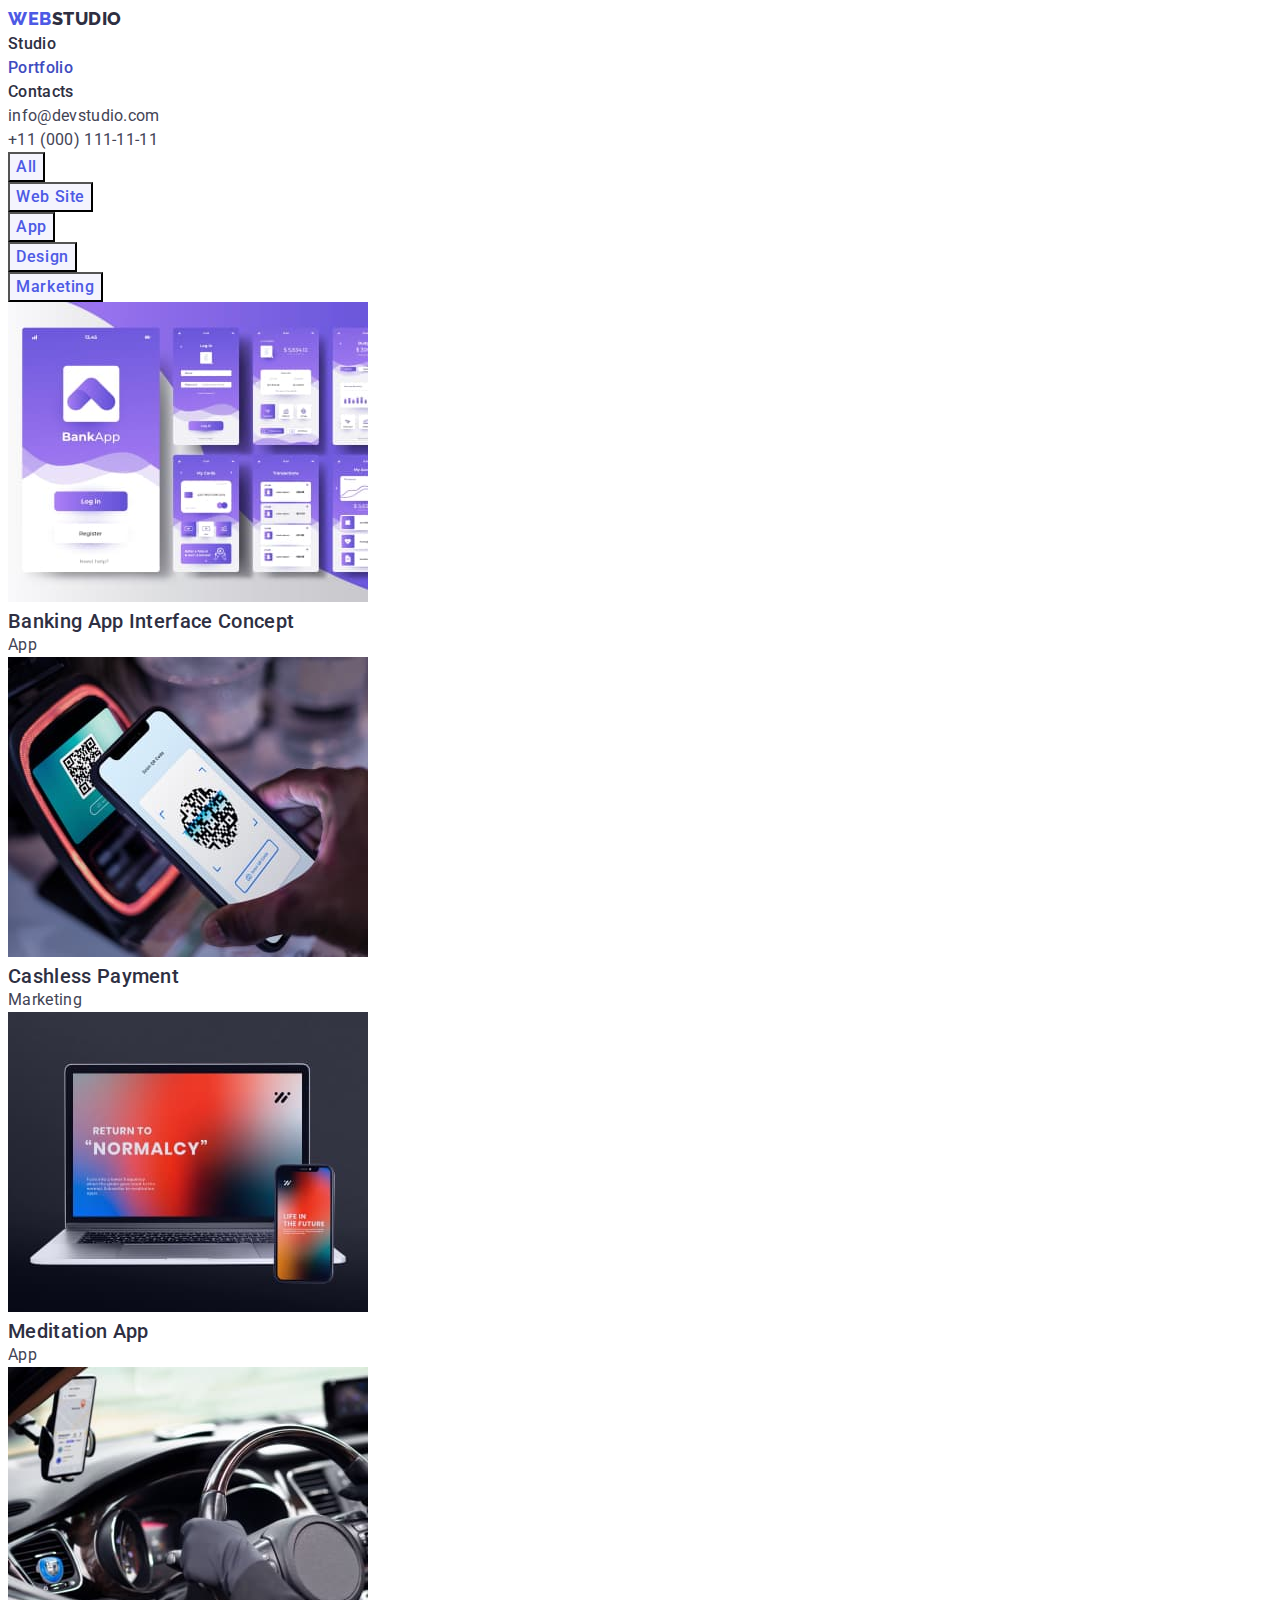
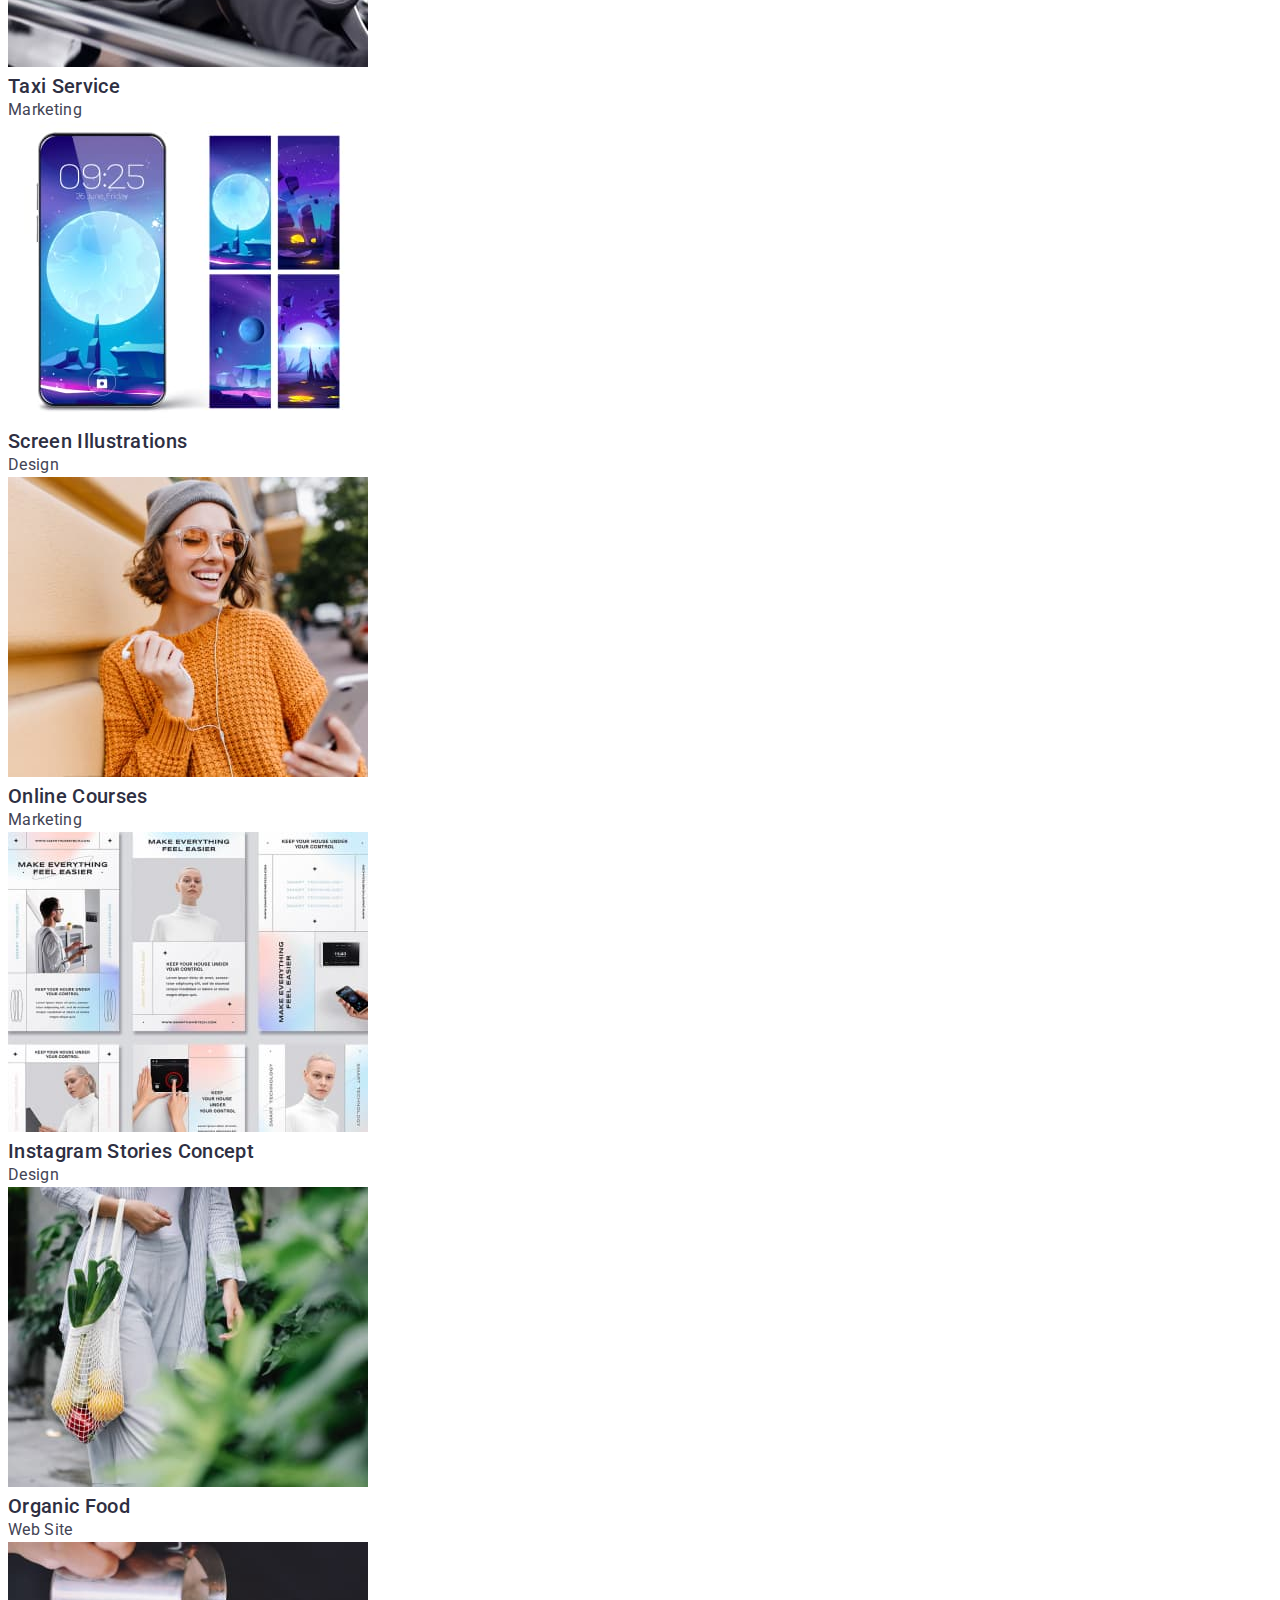
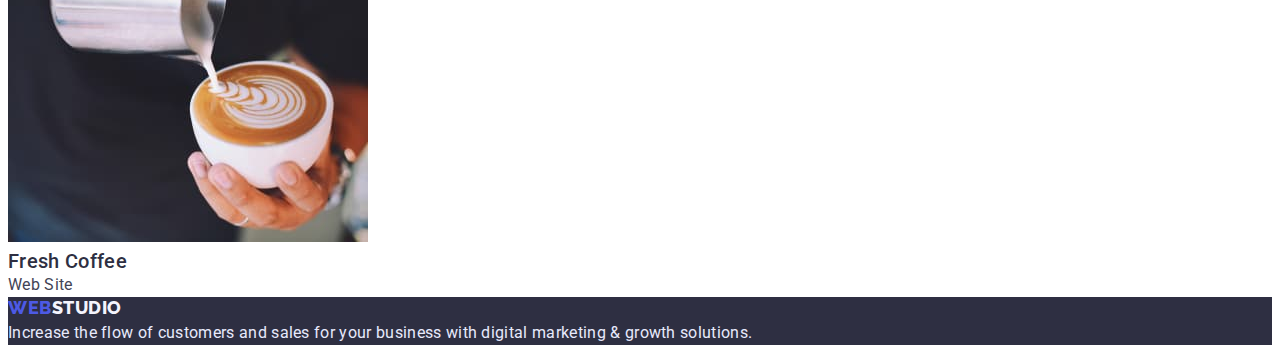
==== portfolio.html @ 391ffbba "header container" ====
<!DOCTYPE html>
<html lang="en">
  <head>
    <meta charset="UTF-8" />
    <meta http-equiv="X-UA-Compatible" content="IE=edge" />
    <meta name="viewport" content="width=device-width, initial-scale=1.0" />
    <title>WebStudio - Portfolio</title>
    <link rel="preconnect" href="https://fonts.googleapis.com" />
    <link rel="preconnect" href="https://fonts.gstatic.com" crossorigin />
    <link
      href="https://fonts.googleapis.com/css2?family=Raleway:wght@800&family=Roboto:wght@400;500;700;900&display=swap"
      rel="stylesheet"
    />
    <link rel="stylesheet" href="https://cdnjs.cloudflare.com/ajax/libs/modern-normalize/1.1.0/modern-normalize.min.css" integrity="sha512-wpPYUAdjBVSE4KJnH1VR1HeZfpl1ub8YT/NKx4PuQ5NmX2tKuGu6U/JRp5y+Y8XG2tV+wKQpNHVUX03MfMFn9Q==" crossorigin="anonymous" referrerpolicy="no-referrer" />
    <link href="./css/styles.css" rel="stylesheet" />
  </head>
  <body>
    <header>
      <nav>
        <a class="logo link" href="./index.html"
          ><span class="logo-first">Web</span>Studio</a
        >
        <ul class="site-nav">
          <li class="list">
            <a class="nav-link link" href="./index.html">Studio</a>
          </li>
          <li class="list">
            <a class="nav-link current link" href="./portfolio.html"
              >Portfolio</a
            >
          </li>
          <li class="list">
            <a class="nav-link link" href="">Contacts</a>
          </li>
        </ul>
      </nav>
      <address>
        <ul class="addr">
          <li class="addr-item list">
            <a class="addr-link link" href="mailto:info@devstudio.com"
              >info@devstudio.com</a
            >
          </li>
          <li class="addr-item list">
            <a class="addr-link link" href="tel:+110001111111"
              >+11 (000) 111-11-11</a
            >
          </li>
        </ul>
      </address>
    </header>
    <main>
      <h1 class="visually-hidden"></h1>
      <!-- section filters -->
      <section>
        <ul class="list">
          <li>
            <button class="button-filter pointer" type="button">All</button>
          </li>
          <li>
            <button class="button-filter pointer" type="button">
              Web Site
            </button>
          </li>
          <li>
            <button class="button-filter pointer" type="button">App</button>
          </li>
          <li>
            <button class="button-filter pointer" type="button">Design</button>
          </li>
          <li>
            <button class="button-filter pointer" type="button">
              Marketing
            </button>
          </li>
        </ul>

        <ul class="list projects-list">
          <li>
            <a href=""
              ><img
                src="./images/bank-app.jpg"
                alt="Banking App Interface Concept"
                width="360"
              />
            </a>
            <h2 class="project-item">Banking App Interface Concept</h2>
            <p>App</p>
          </li>
          <li>
            <a href=""
              ><img
                src="./images/cashless-payment.jpg"
                alt="Cashless Payment"
                width="360"
              />
            </a>
            <h2 class="project-item">Cashless Payment</h2>
            <p>Marketing</p>
          </li>
          <li>
            <a href=""
              ><img
                src="./images/meditation-app.jpg"
                alt="Meditation App"
                width="360"
              />
            </a>
            <h2 class="project-item">Meditation App</h2>
            <p>App</p>
          </li>
          <li>
            <a href=""
              ><img
                src="./images/taxi-service.jpg"
                alt="Taxi Service"
                width="360"
              />
            </a>
            <h2 class="project-item">Taxi Service</h2>
            <p>Marketing</p>
          </li>
          <li>
            <a href=""
              ><img
                src="./images/screen-illustration.jpg"
                alt="Screen Illustrations"
                width="360"
              />
            </a>
            <h2 class="project-item">Screen Illustrations</h2>
            <p>Design</p>
          </li>
          <li>
            <a href=""
              ><img
                src="./images/online-courses.jpg"
                alt="Online Courses"
                width="360"
              />
            </a>
            <h2 class="project-item">Online Courses</h2>
            <p>Marketing</p>
          </li>
          <li>
            <a href=""
              ><img
                src="./images/instagram-stories.jpg"
                alt="Instagram Stories Concept"
                width="360"
              />
            </a>
            <h2 class="project-item">Instagram Stories Concept</h2>
            <p>Design</p>
          </li>
          <li>
            <a href=""
              ><img
                src="./images/organic-food.jpg"
                alt="Organic Food"
                width="360"
              />
            </a>
            <h2 class="project-item">Organic Food</h2>
            <p>Web Site</p>
          </li>
          <li>
            <a href=""
              ><img
                src="./images/fresh-coffee.jpg"
                alt="Fresh Coffee"
                width="360"
              />
            </a>
            <h2 class="project-item">Fresh Coffee</h2>
            <p>Web Site</p>
          </li>
        </ul>
      </section>
    </main>
    <footer class="footer">
      <a class="logo link" href="./index.html"
        ><span class="logo-first">Web</span
        ><span class="logo-footer-end">Studio</span></a
      >
      <p>
        Increase the flow of customers and sales for your business with digital
        marketing & growth solutions.
      </p>
    </footer>
  </body>
</html>
---- css/styles.css ----
:root {
  --primary-white-color: #ffffff;
  --secondary-white-color: #f4f4fd;
  --primary-text-color: #434455;
  --title-text-color: #2e2f42;
  --accent-color: #404bbf;
  --logo-and-button-color: #4d5ae5;
  --dark-bg-color: #2e2f42;
  --footer-text-color: #e7e9fc;
}
body {
  background-color: var(--primary-white-color);
  color: var(--primary-text-color);
  font-family: 'Roboto', sans-serif;
  font-size: 16px;
  line-height: 1.5;
  letter-spacing: 0.02em;
 }


.logo {
  font-family: 'Raleway';
  font-weight: 800;
  font-size: 18px;
  line-height: 1.16;
  letter-spacing: 0.03em;
  text-transform: uppercase;
  color: var(--title-text-color);
}
.logo-first {
  color: var(--logo-and-button-color);
}
.link {
  text-decoration: none;
}
.list {
  list-style: none;
}
.nav-link {
  font-weight: 500;
  color: var(--title-text-color);
}
.nav-link:hover,
.nav-link:focus,
.nav-link.current {
  color: var(--accent-color);
}
.addr-link {
  font-style: normal;
  color: var(--primary-text-color);
}
.addr-link:hover,
.addr-link:focus {
  color: var(--accent-color);
}
/* section hero */
.section-hero {
  background-color: var(--dark-bg-color);
}
.hero-title {
  font-weight: 700;
  font-size: 56px;
  line-height: 1.07;
  text-align: center;
  color: var(--primary-white-color);
}
.button-order {
  background: var(--logo-and-button-color);
  font-family: inherit;
  font-size: 16px;
  font-weight: 500;
  line-height: 1.5;
  letter-spacing: 0.04em;
  align-items: center;
  color: var(--primary-white-color);
}
.button-order:hover,
.button-order:focus {
  background: var(--accent-color);
}
.pointer {
  cursor: pointer;
}
/* section two */
.future-list .title,
.teammate-title {
  font-weight: 500;
  font-size: 20px;
  line-height: 1.2;
  color: var(--title-text-color);
}

.section-title {
  font-weight: 700;
  font-size: 36px;
  line-height: 1.11;
  text-align: center;
  text-transform: capitalize;
  color: var(--title-text-color);
}
/* section our team */
.our-team {
  background-color: var(--secondary-white-color);
}
/* footer */
.footer {
  background: var(--dark-bg-color);
}
.footer > p {
  color: var(--footer-text-color);
}
.logo-footer-end {
  color: var(--secondary-white-color);
}
/* portfolio.html */
.button-filter {
  background: var(--secondary-white-color);
  font-family: inherit;
  font-size: 16px;
  align-items: center;
  text-align: center;
  line-height: 1.5;
  font-weight: 500;
  letter-spacing: 0.04em;
  color: var(--logo-and-button-color);
  
}
.button-filter:hover,
.button-filter:focus {
  background: var(--accent-color);
  color: var(--primary-white-color);
    
}
.project-item {
  font-weight: 500;
  font-size: 20px;
  line-height: 1.2;
  color: var(--dark-bg-color);
}
.visually-hidden {
  position: absolute;
  white-space: nowrap;
  width: 1px;
  height: 1px;
  overflow: hidden;
  border: 0;
  padding: 0;
  clip: rect(0 0 0 0);
  clip-path: inset(50%);
  margin: -1px;
}
/* container */
.container {
  width: 1158px;
    outline: 2px solid orange;
    padding: 0 15px; 
    margin: 0 auto;
}

ul {
  margin: 0;
  padding: 0;
}

h1,h2,h3,h4,h5,h6,p {
  margin: 0;
}
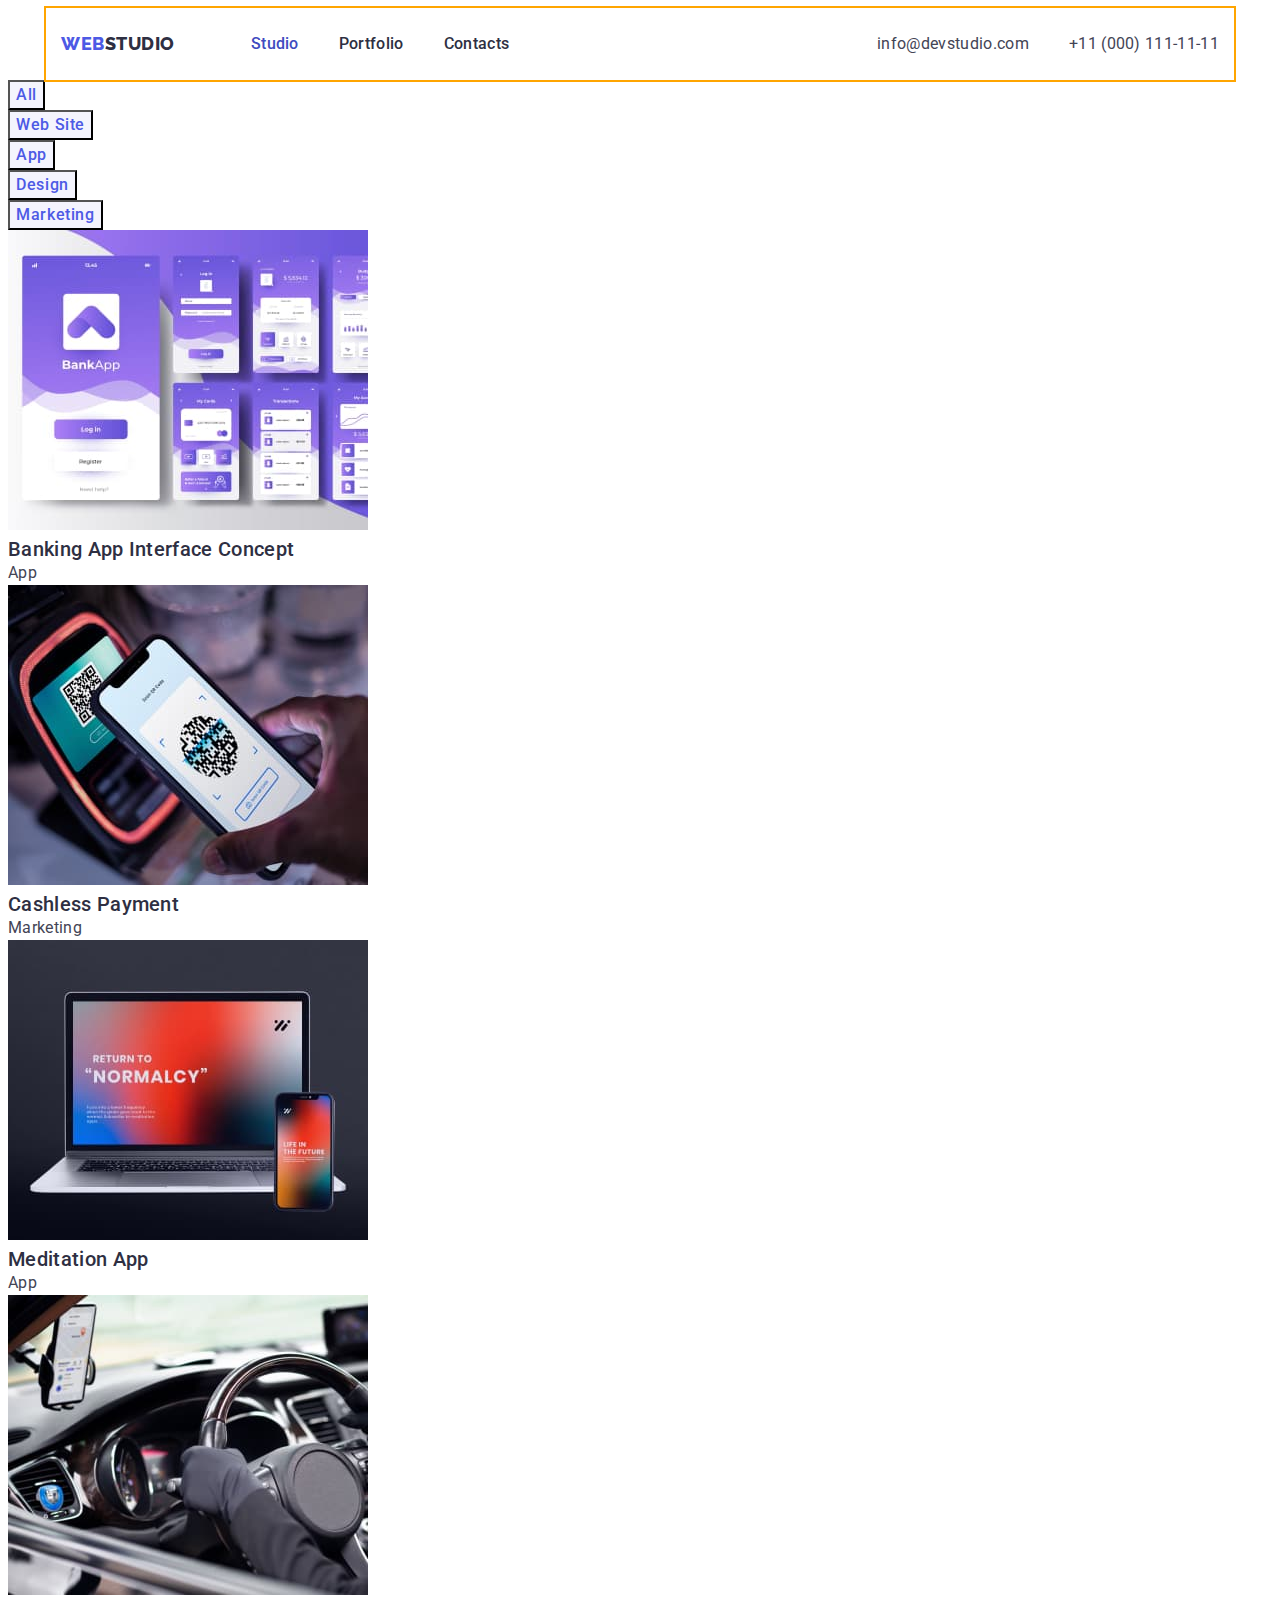
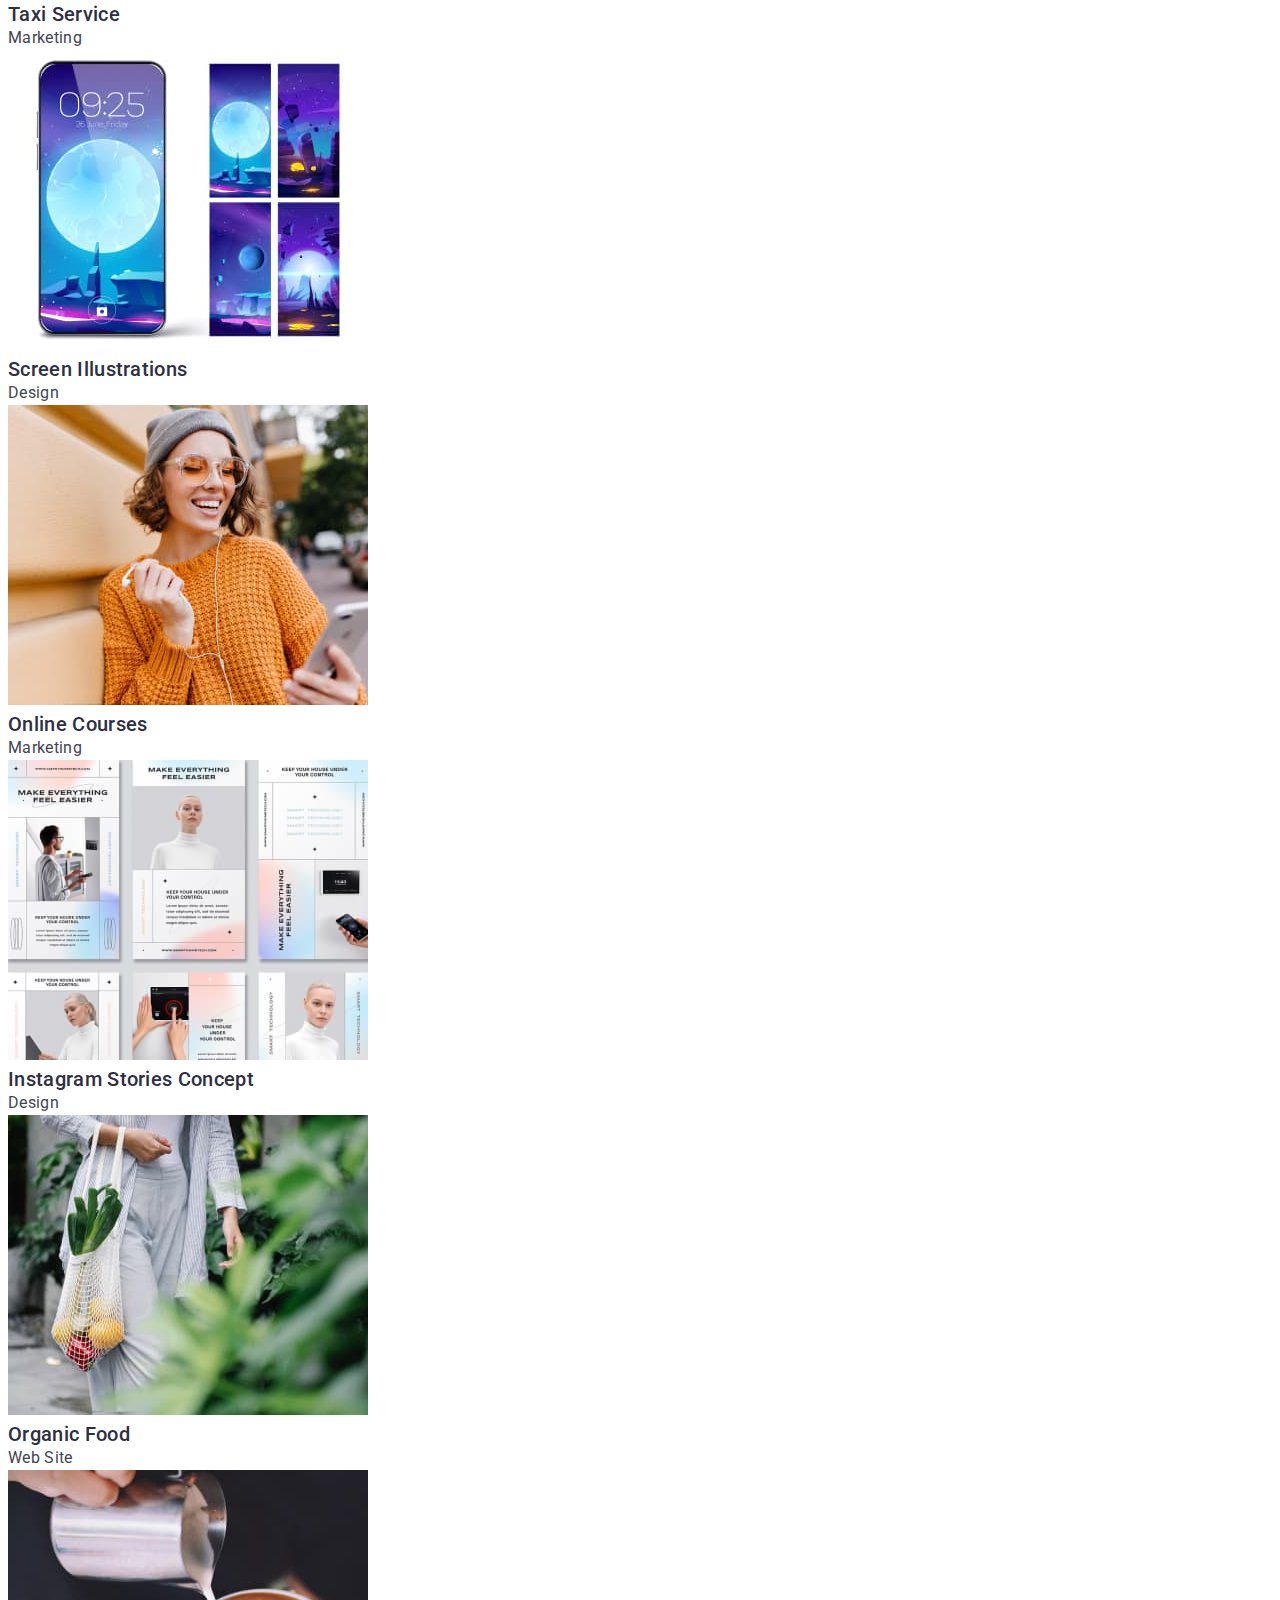
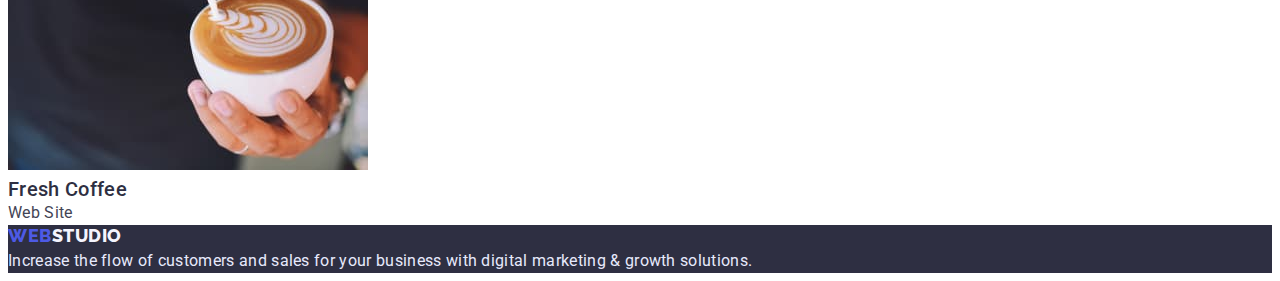
==== commit 4ba55280: "header finish" ====
--- a/portfolio.html
+++ b/portfolio.html
@@ -4,7 +4,7 @@
     <meta charset="UTF-8" />
     <meta http-equiv="X-UA-Compatible" content="IE=edge" />
     <meta name="viewport" content="width=device-width, initial-scale=1.0" />
-    <title>WebStudio - Portfolio</title>
+    <title>WebStudio</title>
     <link rel="preconnect" href="https://fonts.googleapis.com" />
     <link rel="preconnect" href="https://fonts.gstatic.com" crossorigin />
     <link
@@ -16,38 +16,38 @@
   </head>
   <body>
     <header>
-      <nav>
-        <a class="logo link" href="./index.html"
-          ><span class="logo-first">Web</span>Studio</a
-        >
-        <ul class="site-nav">
-          <li class="list">
-            <a class="nav-link link" href="./index.html">Studio</a>
-          </li>
-          <li class="list">
-            <a class="nav-link current link" href="./portfolio.html"
-              >Portfolio</a
-            >
-          </li>
-          <li class="list">
-            <a class="nav-link link" href="">Contacts</a>
-          </li>
-        </ul>
-      </nav>
-      <address>
-        <ul class="addr">
-          <li class="addr-item list">
-            <a class="addr-link link" href="mailto:info@devstudio.com"
-              >info@devstudio.com</a
-            >
-          </li>
-          <li class="addr-item list">
-            <a class="addr-link link" href="tel:+110001111111"
-              >+11 (000) 111-11-11</a
-            >
-          </li>
-        </ul>
-      </address>
+      <div class="container header-container">
+        <nav class="main-nav">
+          <a class="logo link" href="./index.html"
+            ><span class="logo-first">Web</span>Studio</a
+          >
+          <ul class="site-nav">
+            <li class="item">
+              <a class="nav-link current link" href="./index.html">Studio</a>
+            </li>
+            <li class="item">
+              <a class="nav-link link" href="./portfolio.html">Portfolio</a>
+            </li>
+            <li class="item">
+              <a class="nav-link link" href="">Contacts</a>
+            </li>
+          </ul>
+        </nav>
+        <address class="addr-main">
+          <ul class="addr-list">
+            <li class="addr-item item">
+              <a class="addr-link link" href="mailto:info@devstudio.com"
+                >info@devstudio.com</a
+              >
+            </li>
+            <li class="addr-item item">
+              <a class="addr-link link" href="tel:+110001111111"
+                >+11 (000) 111-11-11</a
+              >
+            </li>
+          </ul>
+        </address>
+      </div>
     </header>
     <main>
       <h1 class="visually-hidden"></h1>
--- a/css/styles.css
+++ b/css/styles.css
@@ -8,6 +8,15 @@
   --dark-bg-color: #2e2f42;
   --footer-text-color: #e7e9fc;
 }
+/* utulities */
+.link {
+  text-decoration: none;
+}
+.item, .list {
+  list-style: none;
+  padding: 0px;
+  margin: 0px;
+}
 body {
   background-color: var(--primary-white-color);
   color: var(--primary-text-color);
@@ -17,7 +26,6 @@
   letter-spacing: 0.02em;
  }
 
-
 .logo {
   font-family: 'Raleway';
   font-weight: 800;
@@ -30,21 +38,47 @@
 .logo-first {
   color: var(--logo-and-button-color);
 }
-.link {
-  text-decoration: none;
-}
-.list {
-  list-style: none;
+.header-container {
+  display: flex;
+  align-items: center;
+  justify-content: flex-around;
+}
+.site-nav {
+  display: flex;
+  margin-left: 76px;
+}
+.main-nav  {
+  display: flex;
+  align-items: center;
+}
+/* all except first neighbor */
+.addr-list .item + .item {
+  margin-left: 40px;
+}
+.addr-list {
+  display: flex;
+  }
+.addr-main {
+  margin-left: auto;
+}
+
+.site-nav .item:not(:last-child) {
+  margin-right: 40px;
 }
 .nav-link {
-  font-weight: 500;
-  color: var(--title-text-color);
-}
+  display: block;
+  padding-top: 24px;
+  padding-bottom: 24px;
+
+  font-weight: 500;
+  color: var(--title-text-color);
+  }
 .nav-link:hover,
 .nav-link:focus,
 .nav-link.current {
   color: var(--accent-color);
 }
+
 .addr-link {
   font-style: normal;
   color: var(--primary-text-color);
@@ -53,26 +87,36 @@
 .addr-link:focus {
   color: var(--accent-color);
 }
+
 /* section hero */
 .section-hero {
   background-color: var(--dark-bg-color);
+  text-align: center;
 }
 .hero-title {
   font-weight: 700;
   font-size: 56px;
   line-height: 1.07;
-  text-align: center;
+  
   color: var(--primary-white-color);
+  padding-top: 0;
+  padding-bottom: 48px;
 }
 .button-order {
+  display: inline-block;
   background: var(--logo-and-button-color);
   font-family: inherit;
   font-size: 16px;
   font-weight: 500;
   line-height: 1.5;
   letter-spacing: 0.04em;
-  align-items: center;
+  
+  text-align: center;
   color: var(--primary-white-color);
+  padding: 16px 32px;
+  box-shadow: 0px 4px 4px rgba(0, 0, 0, 0.15);
+  border-radius: 4px;
+
 }
 .button-order:hover,
 .button-order:focus {
@@ -82,12 +126,21 @@
   cursor: pointer;
 }
 /* section two */
+.section {
+  padding-top: 120px;
+  padding-bottom: 120px;
+ }
+ .section.no-padding {
+  padding-top: 0px;
+  padding-bottom: 0px;
+ }
 .future-list .title,
 .teammate-title {
   font-weight: 500;
   font-size: 20px;
   line-height: 1.2;
   color: var(--title-text-color);
+  
 }
 
 .section-title {
@@ -97,6 +150,8 @@
   text-align: center;
   text-transform: capitalize;
   color: var(--title-text-color);
+  padding-bottom: 72px;
+  padding-top: 120px;
 }
 /* section our team */
 .our-team {
@@ -152,11 +207,11 @@
 /* container */
 .container {
   width: 1158px;
-    outline: 2px solid orange;
-    padding: 0 15px; 
-    margin: 0 auto;
-}
-
+  outline: 2px solid orange;
+  padding: 0 15px; 
+  margin: 0 auto;
+}
+/* resets */
 ul {
   margin: 0;
   padding: 0;
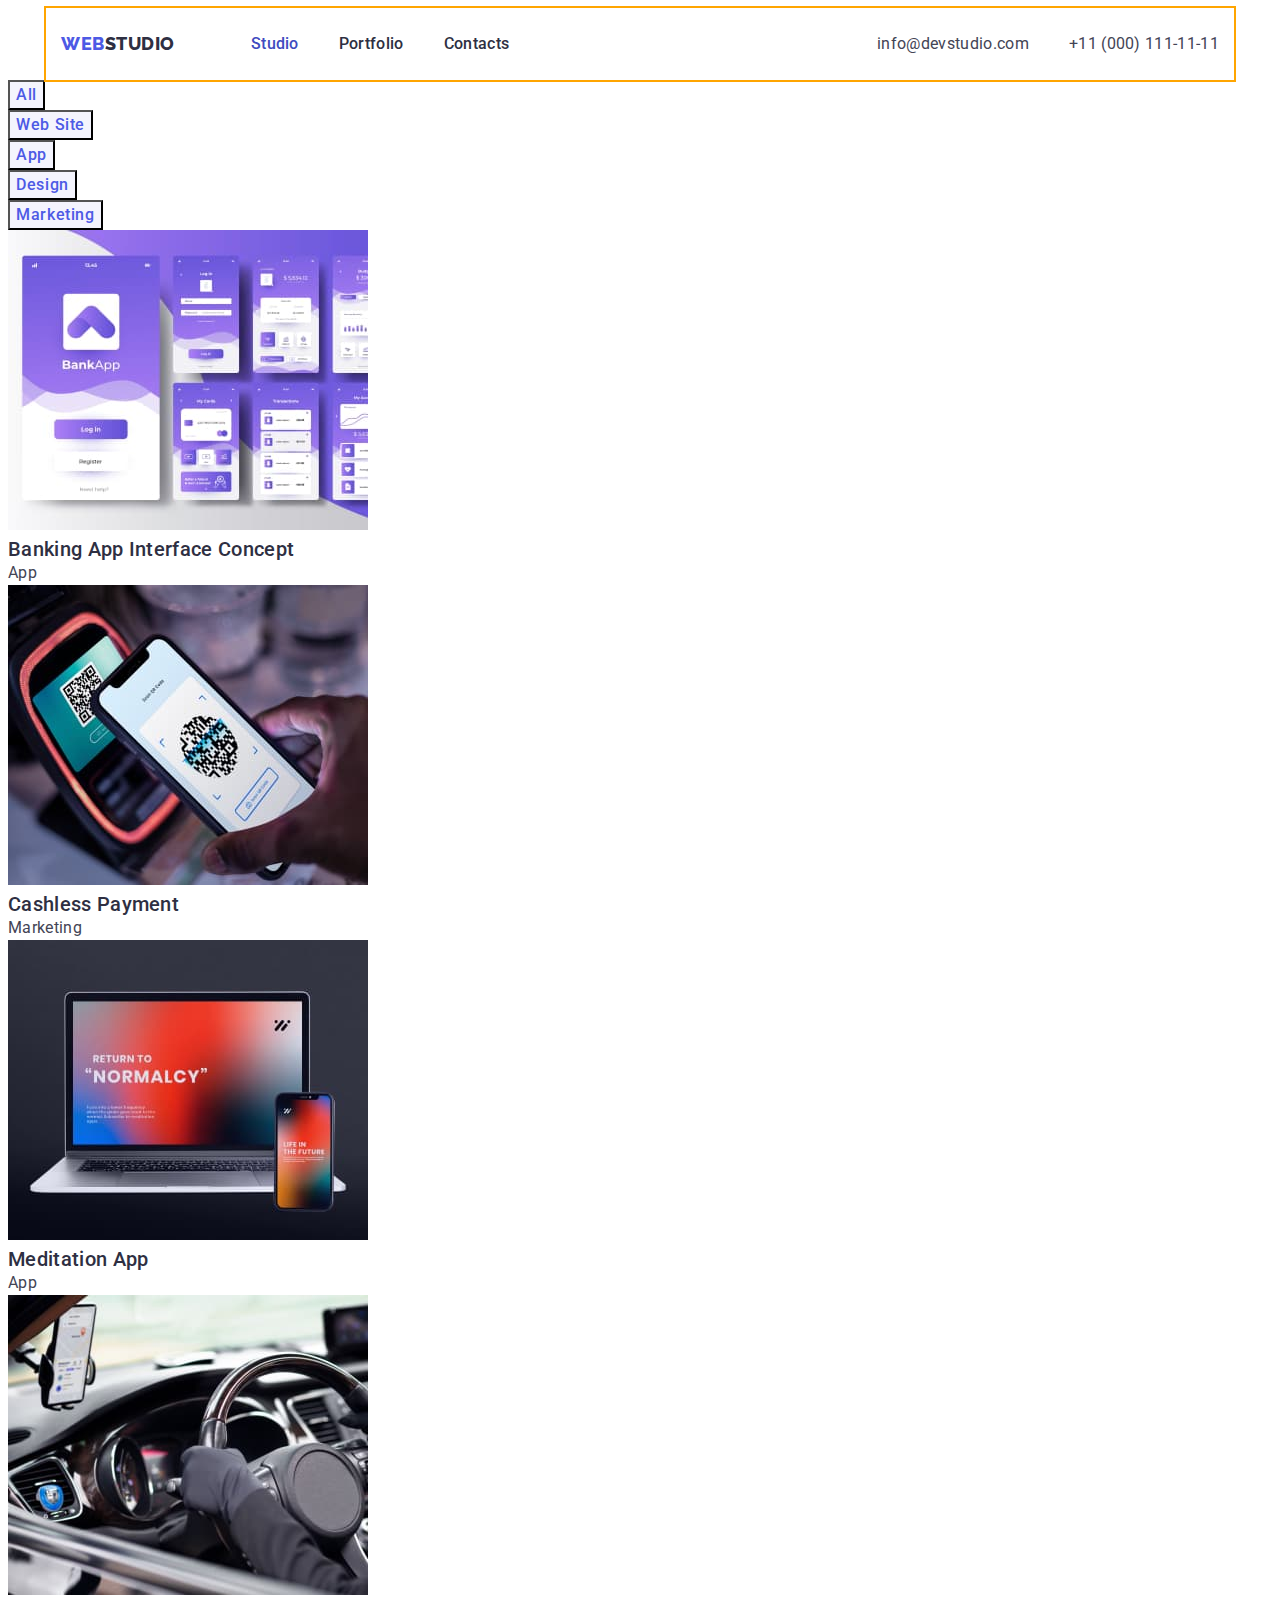
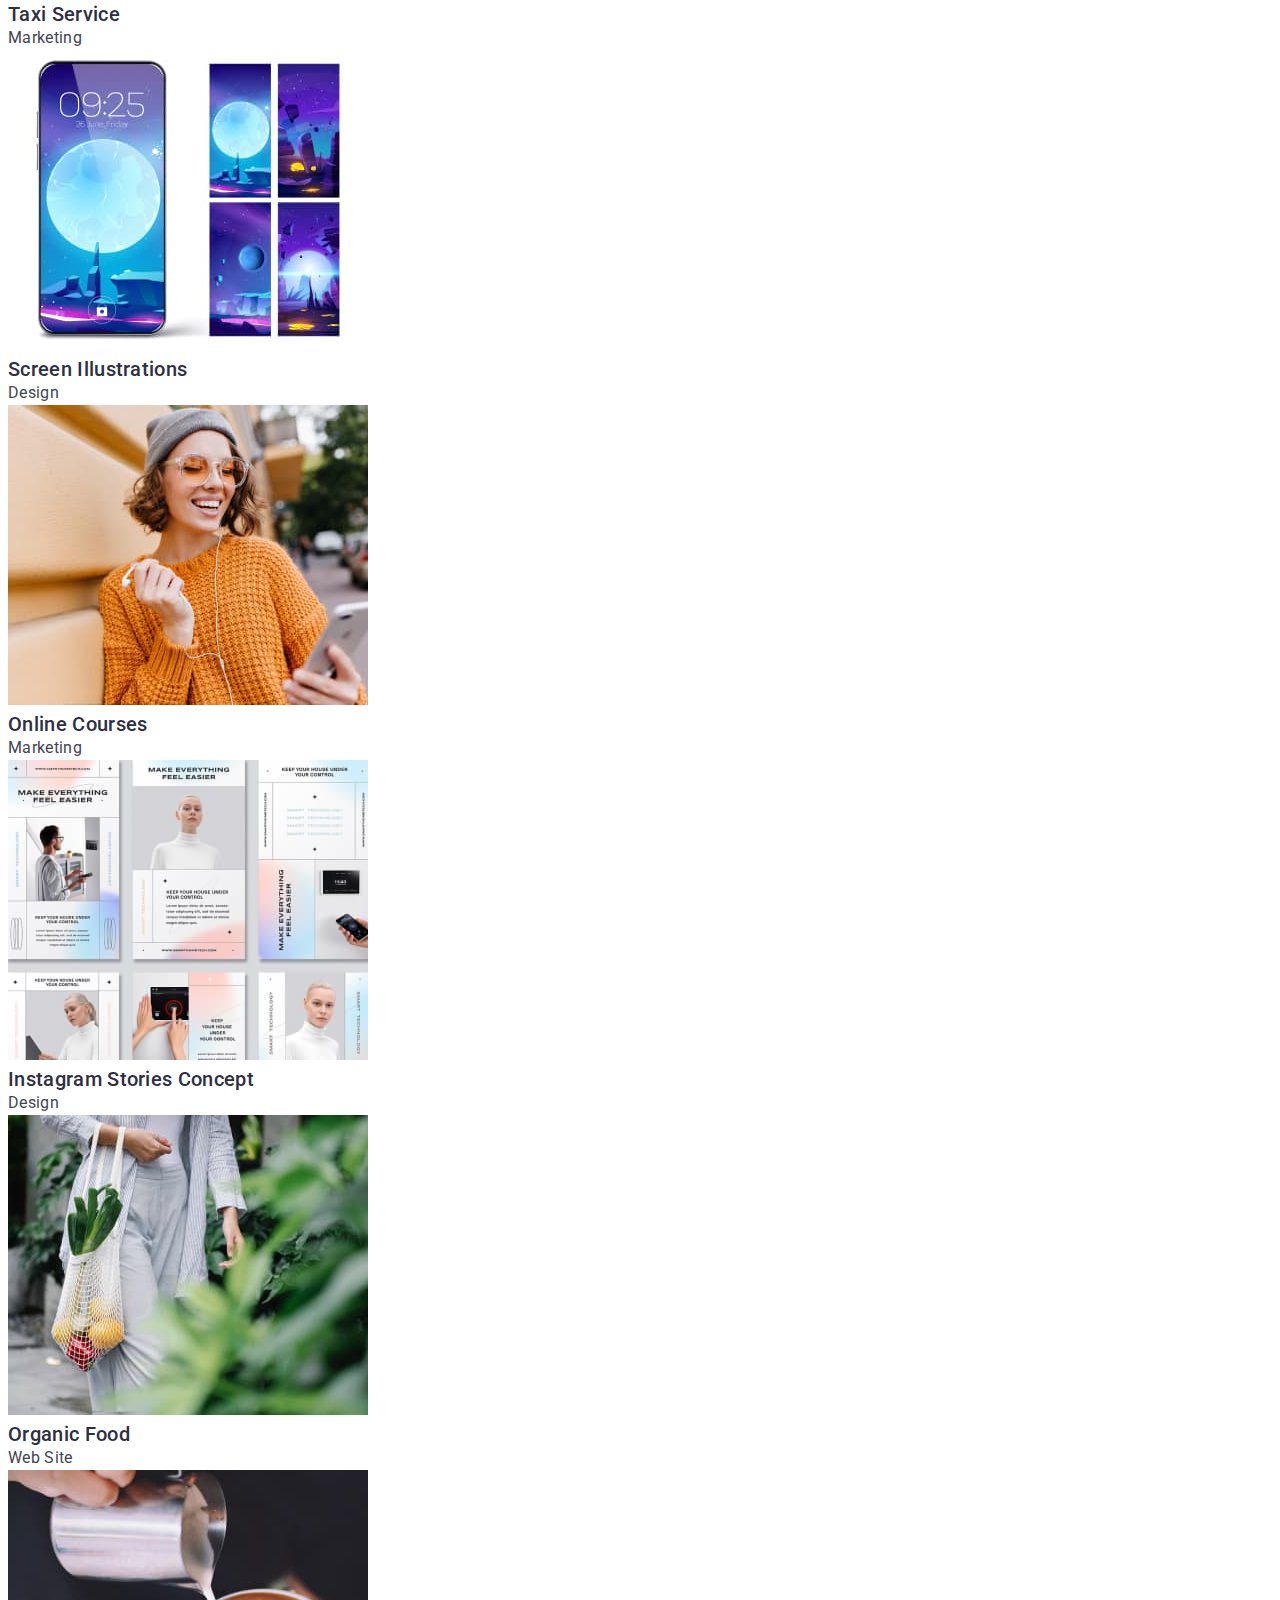
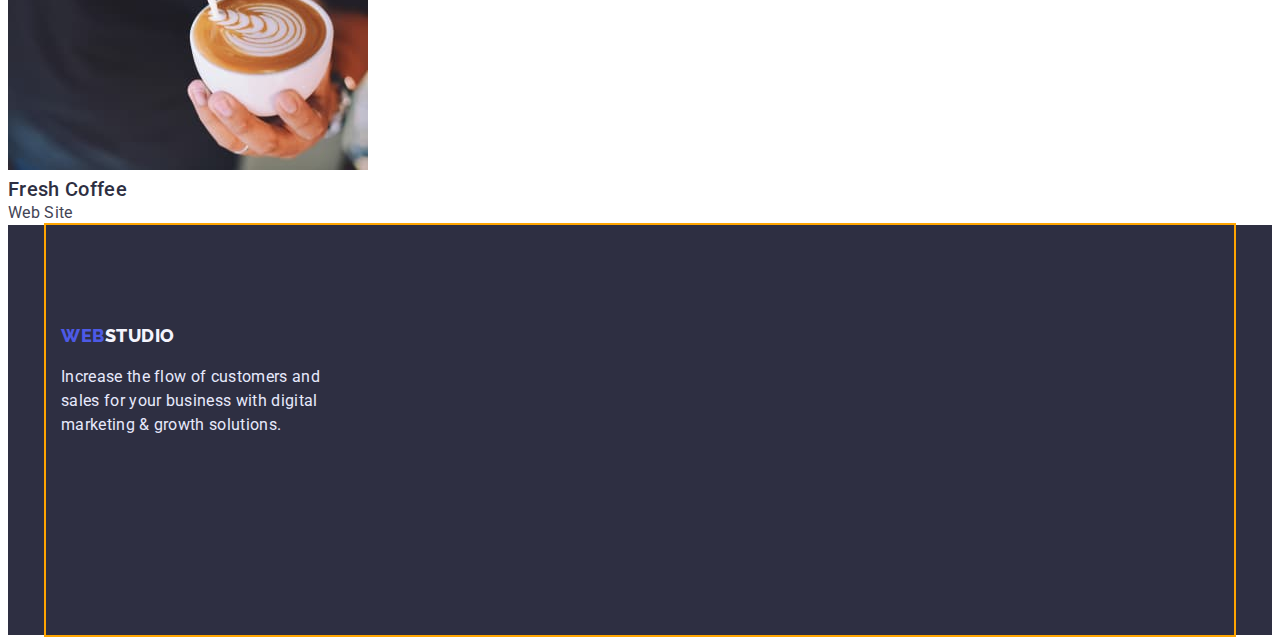
==== commit 904f4a3f: "index finish" ====
--- a/portfolio.html
+++ b/portfolio.html
@@ -179,14 +179,18 @@
       </section>
     </main>
     <footer class="footer">
-      <a class="logo link" href="./index.html"
-        ><span class="logo-first">Web</span
-        ><span class="logo-footer-end">Studio</span></a
-      >
-      <p>
-        Increase the flow of customers and sales for your business with digital
-        marketing & growth solutions.
-      </p>
+      <div class="container">
+        <div class="footer-box">
+          <a class="logo link" href="./index.html"
+            ><span class="logo-first">Web</span
+            ><span class="logo-footer-end">Studio</span></a
+          >
+          <p class="footer-text">
+            Increase the flow of customers and sales for your business with digital
+            marketing & growth solutions.
+          </p>
+        </div>
+      </div>
     </footer>
   </body>
-</html>
+</html>--- a/css/styles.css
+++ b/css/styles.css
@@ -125,7 +125,8 @@
 .pointer {
   cursor: pointer;
 }
-/* section two */
+/* section future */
+
 .section {
   padding-top: 120px;
   padding-bottom: 120px;
@@ -134,15 +135,34 @@
   padding-top: 0px;
   padding-bottom: 0px;
  }
+ .future-list{
+  display: flex;
+ }
+.future-list .item:last-child {
+  margin-right: 0;
+}
+ .future-list .item {
+  width: 264px;
+  margin-right: 24px;
+ }
 .future-list .title,
 .teammate-title {
   font-weight: 500;
   font-size: 20px;
   line-height: 1.2;
   color: var(--title-text-color);
-  
-}
-
+}
+.item .item-text {
+  margin-top: 8px;
+}
+
+/* section what we doing */
+.we-doing {
+  display: flex;
+}
+.we-doing .item {
+  margin-right: 24px;
+}
 .section-title {
   font-weight: 700;
   font-size: 36px;
@@ -157,16 +177,44 @@
 .our-team {
   background-color: var(--secondary-white-color);
 }
+.team-list {
+  display: flex;
+}
+.team-list .item {
+  margin-right: 24px;
+  background-color: var(--primary-white-color);
+  box-shadow: 0px 1px 6px rgba(46, 47, 66, 0.08), 0px 1px 1px rgba(46, 47, 66, 0.16), 0px 2px 1px rgba(46, 47, 66, 0.08);
+border-radius: 0px 0px 4px 4px;
+}
+.team-list .item:last-child {
+  margin-right: 0;
+}
+.teammate-title {
+  text-align: center;
+  margin-top: 32px;
+  margin-bottom: 8px;
+}
+.teammate-title+p {
+  text-align: center;
+  margin-bottom: 32px;
+}
 /* footer */
 .footer {
   background: var(--dark-bg-color);
 }
-.footer > p {
+.footer-text {
+  margin-top: 16px;
   color: var(--footer-text-color);
 }
 .logo-footer-end {
   color: var(--secondary-white-color);
 }
+.footer-box {
+  width: 264px;
+  height: 110px;
+  padding-top: 100px;
+  padding-bottom: 200px;
+    }
 /* portfolio.html */
 .button-filter {
   background: var(--secondary-white-color);
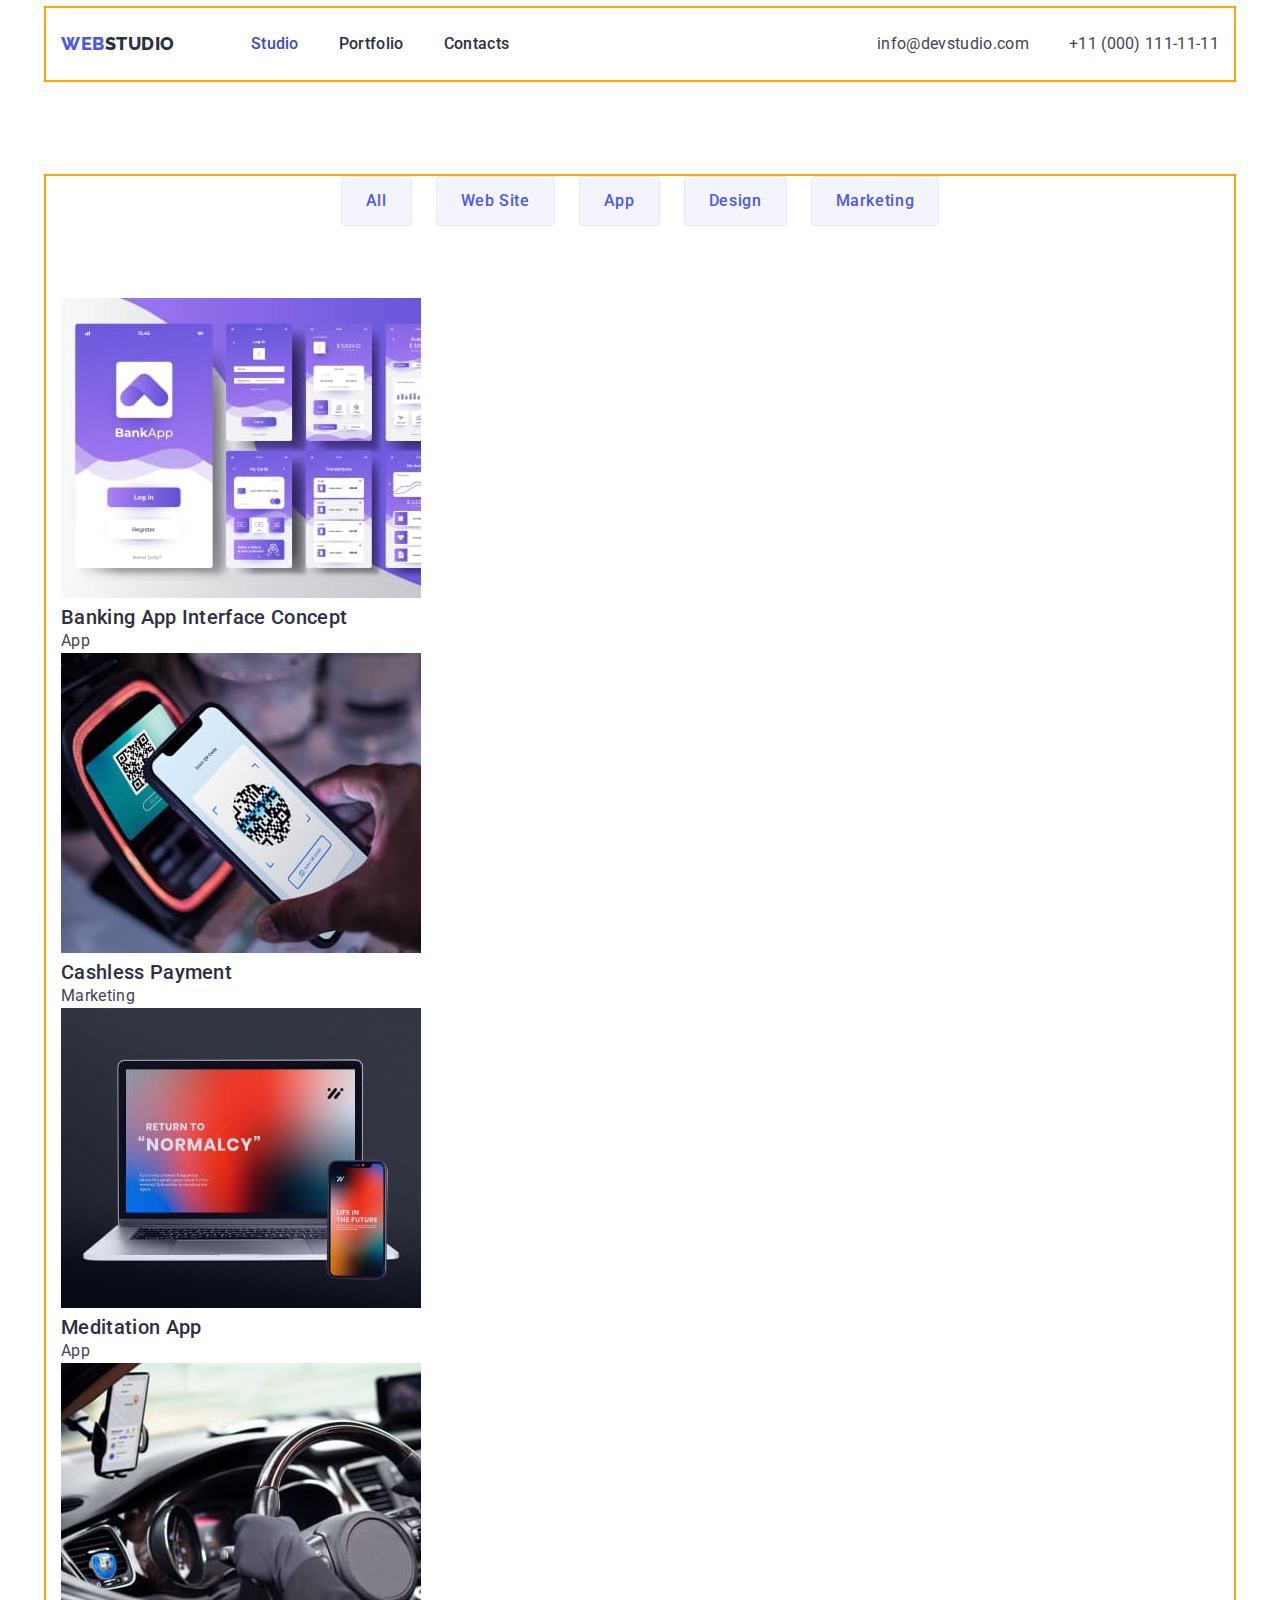
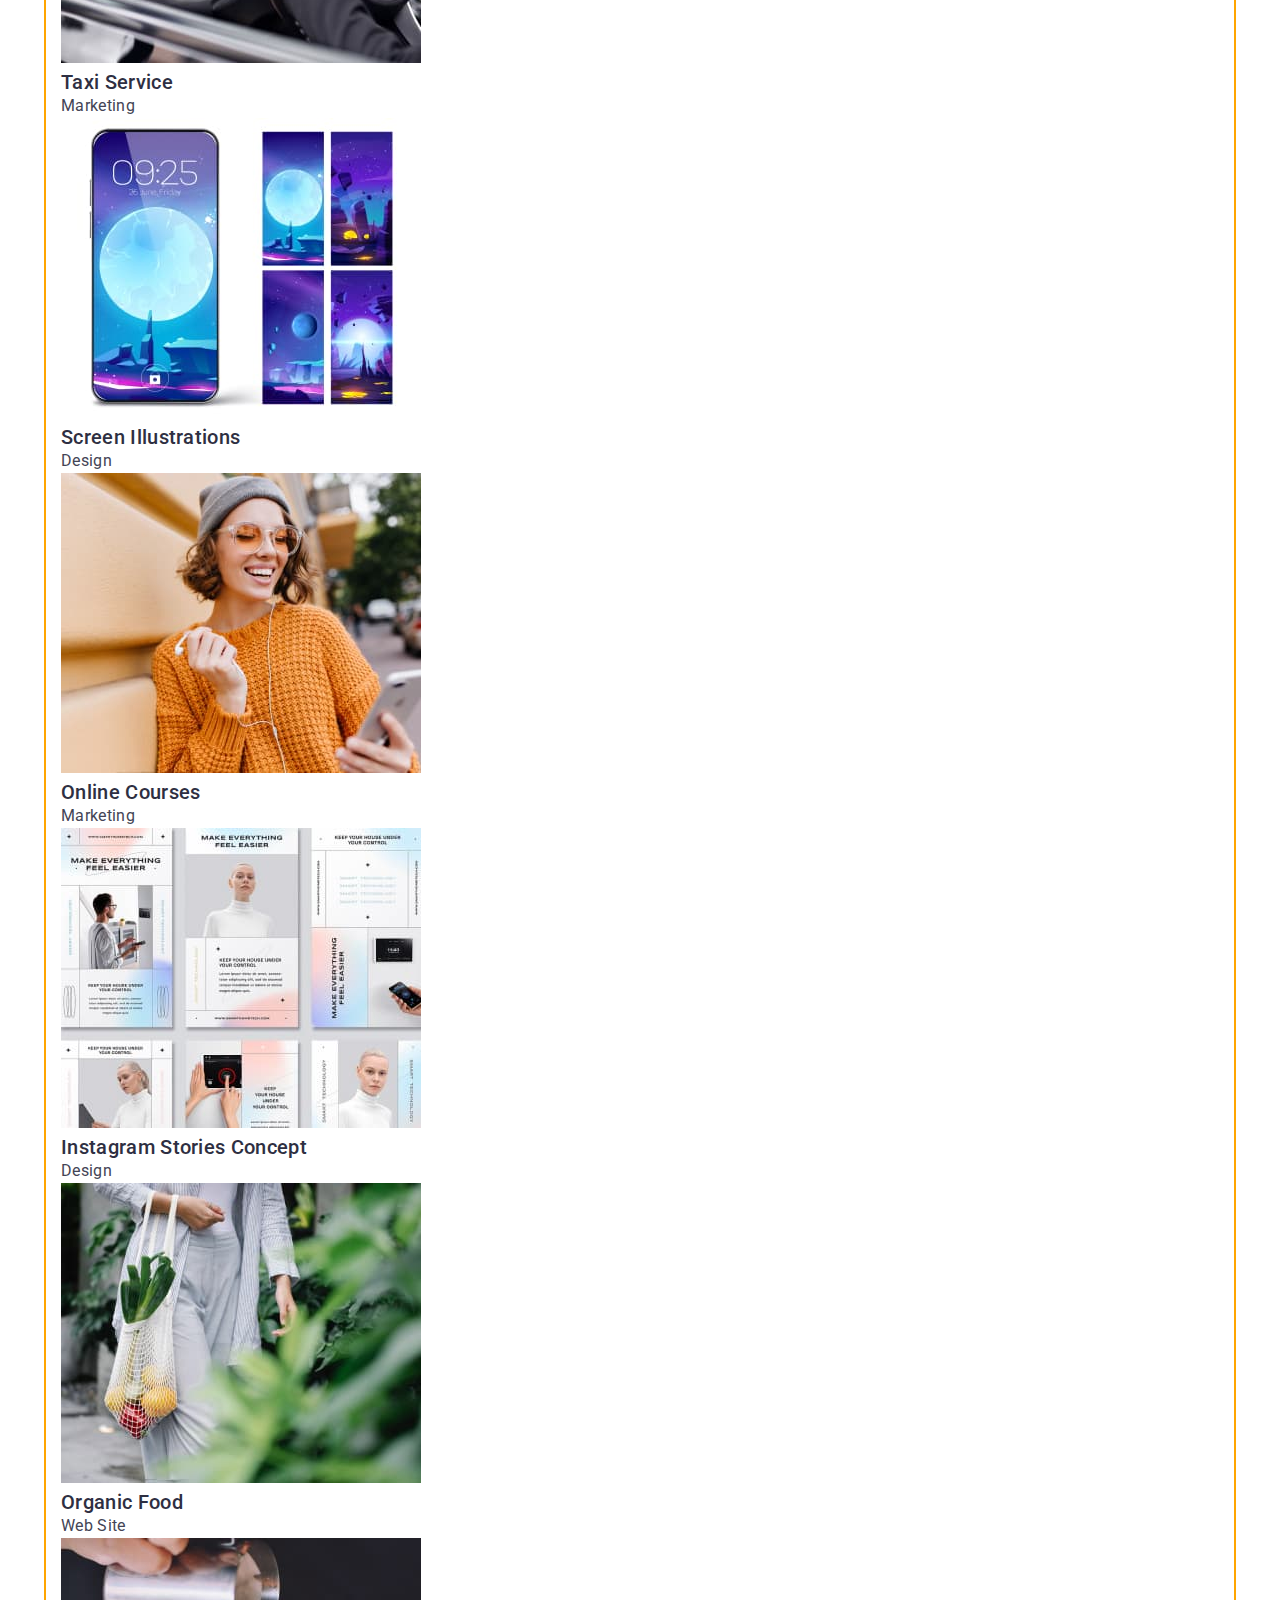
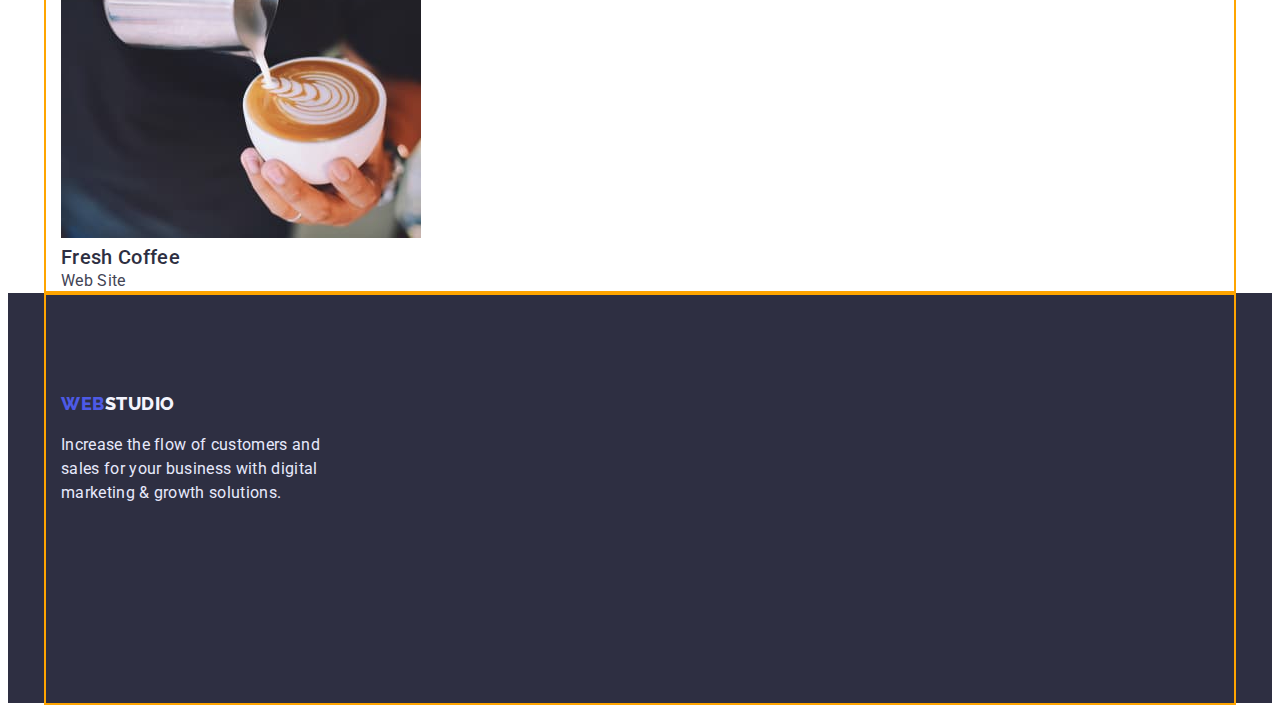
==== commit 9a9d86e6: "menu portfolio ok" ====
--- a/portfolio.html
+++ b/portfolio.html
@@ -52,23 +52,23 @@
     <main>
       <h1 class="visually-hidden"></h1>
       <!-- section filters -->
-      <section>
-        <ul class="list">
-          <li>
+      <section class="container">
+        <ul class="list button-list">
+          <li class="item">
             <button class="button-filter pointer" type="button">All</button>
           </li>
-          <li>
+          <li class="item">
             <button class="button-filter pointer" type="button">
               Web Site
             </button>
           </li>
-          <li>
+          <li class="item">
             <button class="button-filter pointer" type="button">App</button>
           </li>
-          <li>
+          <li class="item">
             <button class="button-filter pointer" type="button">Design</button>
           </li>
-          <li>
+          <li class="item">
             <button class="button-filter pointer" type="button">
               Marketing
             </button>
--- a/css/styles.css
+++ b/css/styles.css
@@ -217,6 +217,7 @@
     }
 /* portfolio.html */
 .button-filter {
+  padding: 12px 24px;
   background: var(--secondary-white-color);
   font-family: inherit;
   font-size: 16px;
@@ -226,14 +227,27 @@
   font-weight: 500;
   letter-spacing: 0.04em;
   color: var(--logo-and-button-color);
-  
+  border: 1px solid #E7E9FC;
+  border-radius: 4px;
 }
 .button-filter:hover,
 .button-filter:focus {
   background: var(--accent-color);
   color: var(--primary-white-color);
-    
-}
+ }
+.button-list {
+  display: flex;
+  justify-content: center;
+  margin-top: 96px;
+  padding-bottom: 72px;
+}
+.button-list .item {
+  margin-right: 24px;
+}
+.button-list .item:last-child {
+  margin-right: 0;
+}
+
 .project-item {
   font-weight: 500;
   font-size: 20px;
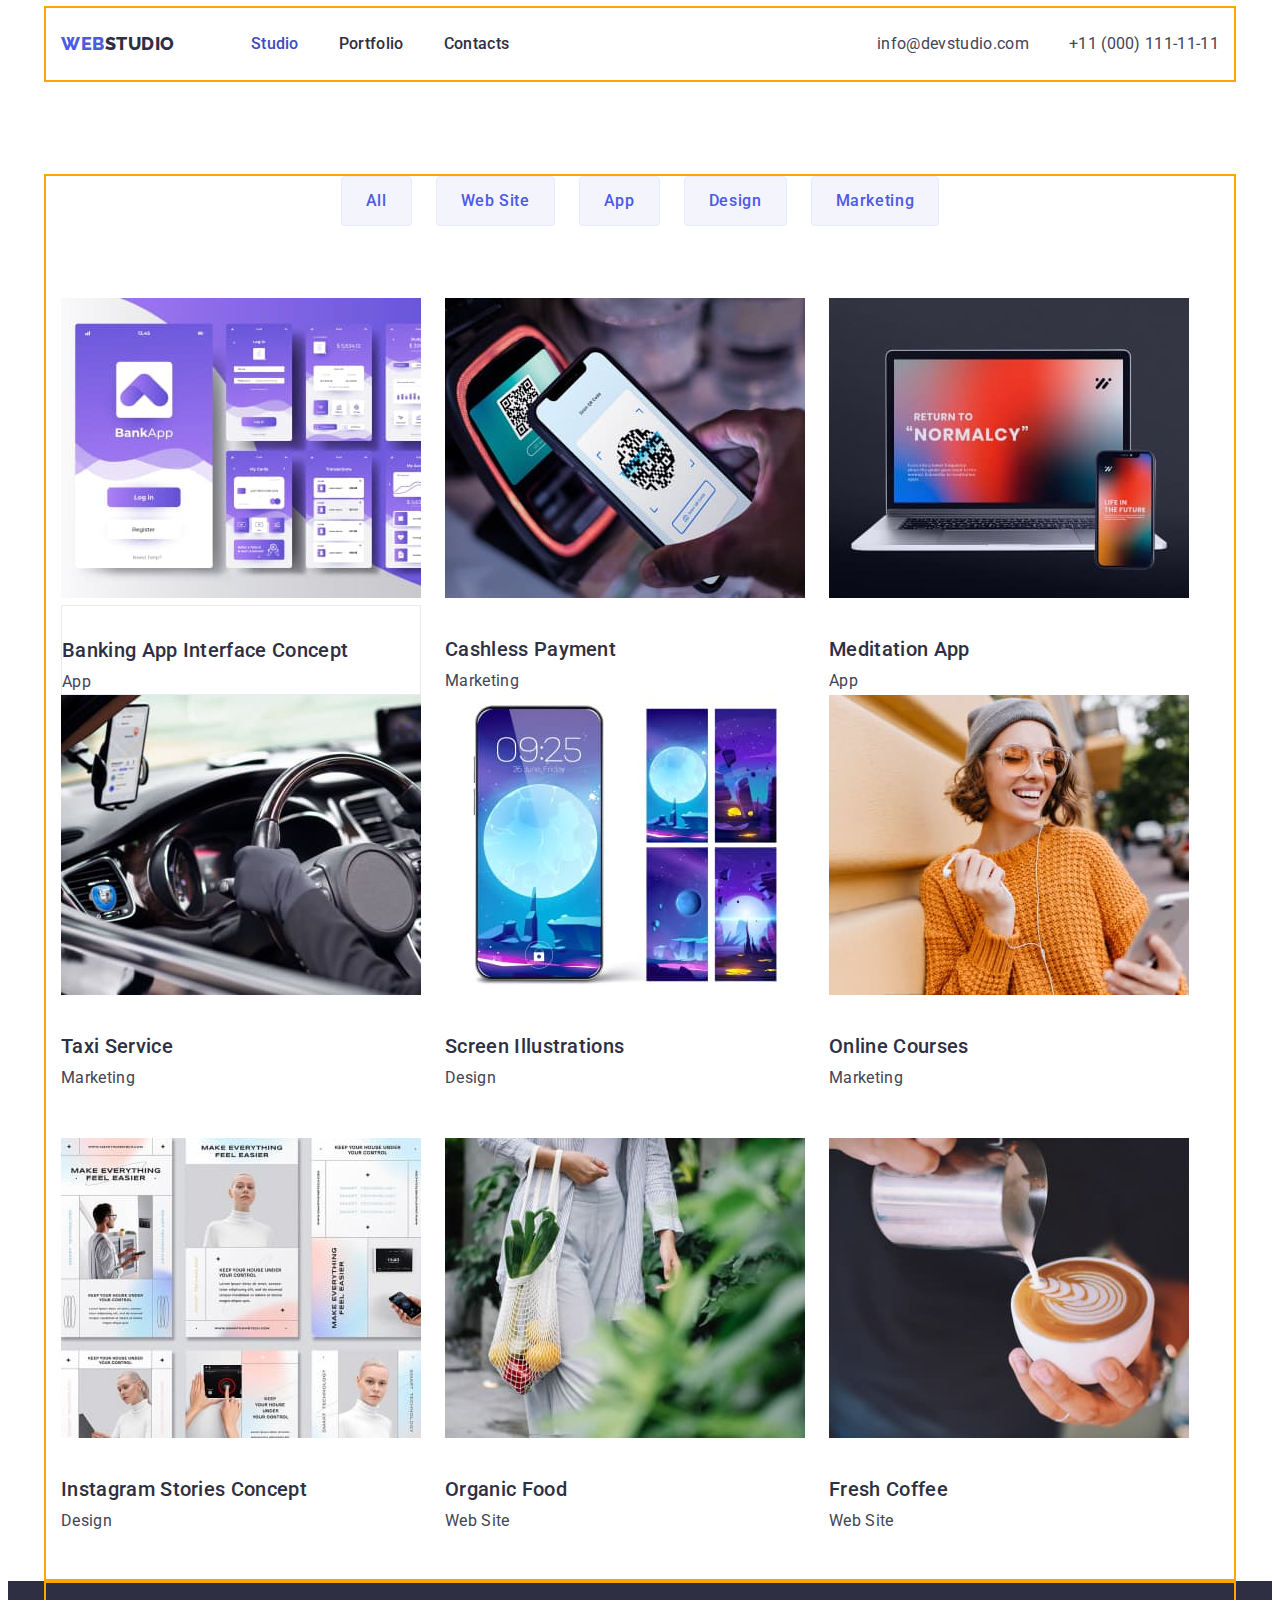
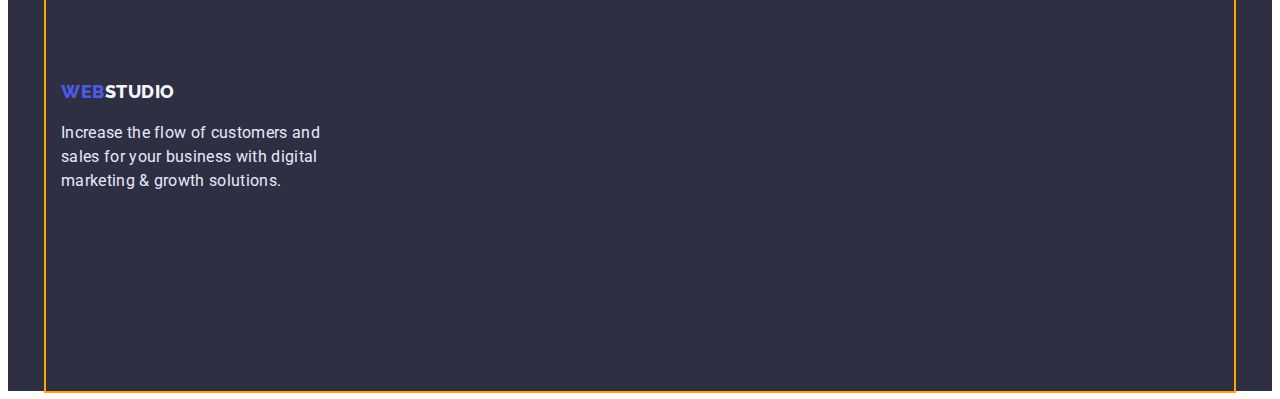
==== commit b64f576a: "portfolio update" ====
--- a/portfolio.html
+++ b/portfolio.html
@@ -75,8 +75,8 @@
           </li>
         </ul>
 
-        <ul class="list projects-list">
-          <li>
+        <ul class="list project-list">
+          <li class="card-item">
             <a href=""
               ><img
                 src="./images/bank-app.jpg"
@@ -84,10 +84,12 @@
                 width="360"
               />
             </a>
-            <h2 class="project-item">Banking App Interface Concept</h2>
-            <p>App</p>
+            <div class="card">
+              <h2 class="project-title">Banking App Interface Concept</h2>
+              <p>App</p>
+            </div>
           </li>
-          <li>
+          <li class="card-item">
             <a href=""
               ><img
                 src="./images/cashless-payment.jpg"
@@ -95,10 +97,10 @@
                 width="360"
               />
             </a>
-            <h2 class="project-item">Cashless Payment</h2>
+            <h2 class="project-title">Cashless Payment</h2>
             <p>Marketing</p>
           </li>
-          <li>
+          <li class="card-item">
             <a href=""
               ><img
                 src="./images/meditation-app.jpg"
@@ -106,10 +108,10 @@
                 width="360"
               />
             </a>
-            <h2 class="project-item">Meditation App</h2>
+            <h2 class="project-title">Meditation App</h2>
             <p>App</p>
           </li>
-          <li>
+          <li class="card-item">
             <a href=""
               ><img
                 src="./images/taxi-service.jpg"
@@ -117,10 +119,10 @@
                 width="360"
               />
             </a>
-            <h2 class="project-item">Taxi Service</h2>
+            <h2 class="project-title">Taxi Service</h2>
             <p>Marketing</p>
           </li>
-          <li>
+          <li class="card-item">
             <a href=""
               ><img
                 src="./images/screen-illustration.jpg"
@@ -128,10 +130,10 @@
                 width="360"
               />
             </a>
-            <h2 class="project-item">Screen Illustrations</h2>
+            <h2 class="project-title">Screen Illustrations</h2>
             <p>Design</p>
           </li>
-          <li>
+          <li class="card-item">
             <a href=""
               ><img
                 src="./images/online-courses.jpg"
@@ -139,10 +141,10 @@
                 width="360"
               />
             </a>
-            <h2 class="project-item">Online Courses</h2>
+            <h2 class="project-title">Online Courses</h2>
             <p>Marketing</p>
           </li>
-          <li>
+          <li class="card-item">
             <a href=""
               ><img
                 src="./images/instagram-stories.jpg"
@@ -150,10 +152,10 @@
                 width="360"
               />
             </a>
-            <h2 class="project-item">Instagram Stories Concept</h2>
+            <h2 class="project-title">Instagram Stories Concept</h2>
             <p>Design</p>
           </li>
-          <li>
+          <li class="card-item">
             <a href=""
               ><img
                 src="./images/organic-food.jpg"
@@ -161,10 +163,10 @@
                 width="360"
               />
             </a>
-            <h2 class="project-item">Organic Food</h2>
+            <h2 class="project-title">Organic Food</h2>
             <p>Web Site</p>
           </li>
-          <li>
+          <li class="card-item">
             <a href=""
               ><img
                 src="./images/fresh-coffee.jpg"
@@ -172,7 +174,7 @@
                 width="360"
               />
             </a>
-            <h2 class="project-item">Fresh Coffee</h2>
+            <h2 class="project-title">Fresh Coffee</h2>
             <p>Web Site</p>
           </li>
         </ul>
--- a/css/styles.css
+++ b/css/styles.css
@@ -94,13 +94,16 @@
   text-align: center;
 }
 .hero-title {
+
   font-weight: 700;
   font-size: 56px;
   line-height: 1.07;
-  
+  width: 494px;
+  text-align: center;
   color: var(--primary-white-color);
-  padding-top: 0;
+  padding-top: 188px;
   padding-bottom: 48px;
+  margin: 0 auto;
 }
 .button-order {
   display: inline-block;
@@ -110,13 +113,12 @@
   font-weight: 500;
   line-height: 1.5;
   letter-spacing: 0.04em;
-  
-  text-align: center;
+    text-align: center;
   color: var(--primary-white-color);
   padding: 16px 32px;
   box-shadow: 0px 4px 4px rgba(0, 0, 0, 0.15);
   border-radius: 4px;
-
+  margin-bottom: 188px;
 }
 .button-order:hover,
 .button-order:focus {
@@ -247,12 +249,36 @@
 .button-list .item:last-child {
   margin-right: 0;
 }
-
-.project-item {
+/* project list */
+.project-list {
+  display: flex;
+  flex-wrap: wrap;
+}
+.card-item {
+margin-right: 24px;
+margin-bottom: 48px;
+
+}
+.card-item:nth-child(3n) {
+  margin-right: 0;
+}
+.card-item:nth-child(-n +3 ) {
+  margin-bottom: 0;
+}
+.card {  
+  /* width: 360px;
+  height: 120px; */
+  border: 1px solid var(--footer-text-color);
+
+}
+ 
+.project-title {
   font-weight: 500;
   font-size: 20px;
   line-height: 1.2;
   color: var(--dark-bg-color);
+  margin-top: 32px;
+  margin-bottom: 8px;
 }
 .visually-hidden {
   position: absolute;
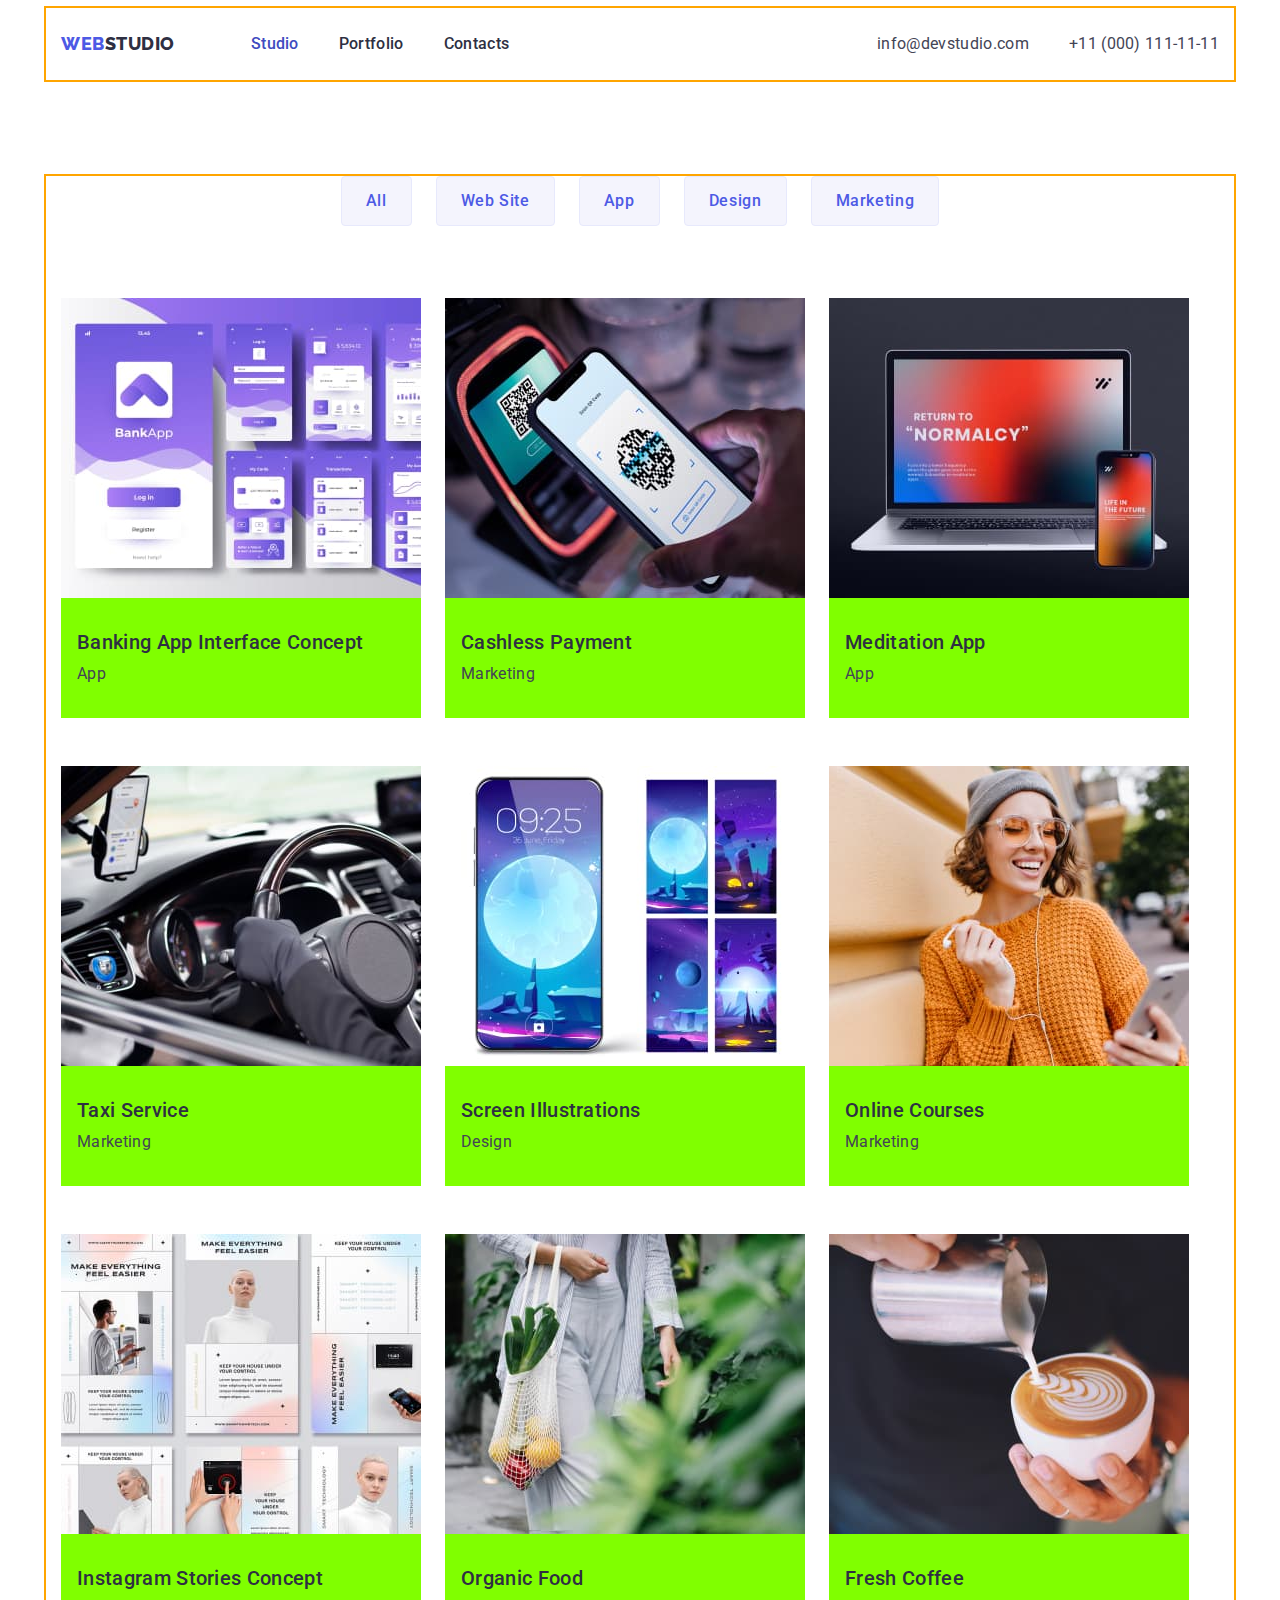
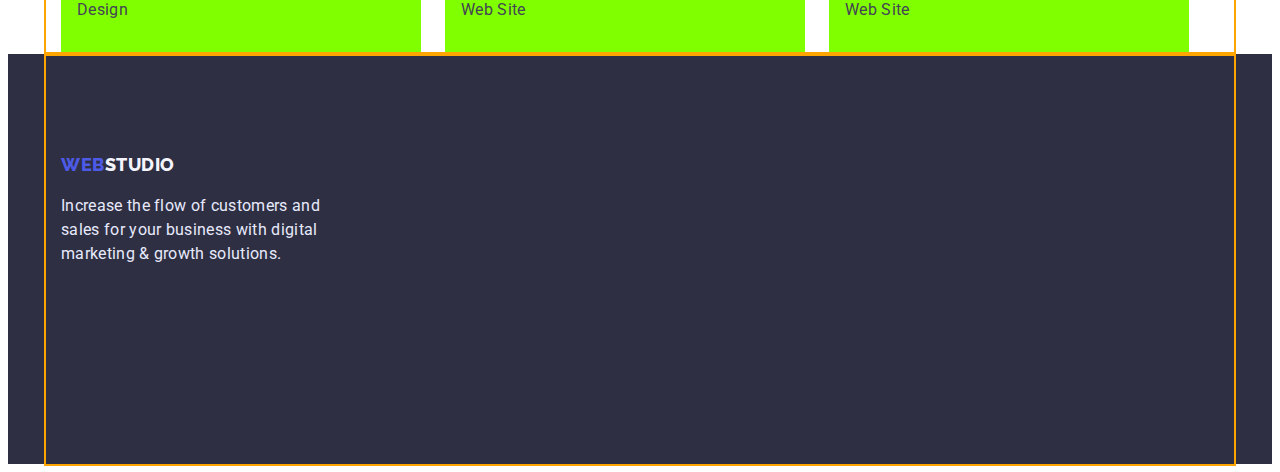
==== commit ffd71ebf: "cards done" ====
--- a/portfolio.html
+++ b/portfolio.html
@@ -84,10 +84,9 @@
                 width="360"
               />
             </a>
-            <div class="card">
-              <h2 class="project-title">Banking App Interface Concept</h2>
+            <h2 class="project-title">Banking App Interface Concept</h2>
               <p>App</p>
-            </div>
+            
           </li>
           <li class="card-item">
             <a href=""
--- a/css/styles.css
+++ b/css/styles.css
@@ -17,6 +17,11 @@
   padding: 0px;
   margin: 0px;
 }
+img {
+  display: block;
+  max-width: 100%;
+  height: auto;
+}
 body {
   background-color: var(--primary-white-color);
   color: var(--primary-text-color);
@@ -113,7 +118,7 @@
   font-weight: 500;
   line-height: 1.5;
   letter-spacing: 0.04em;
-    text-align: center;
+  text-align: center;
   color: var(--primary-white-color);
   padding: 16px 32px;
   box-shadow: 0px 4px 4px rgba(0, 0, 0, 0.15);
@@ -255,30 +260,30 @@
   flex-wrap: wrap;
 }
 .card-item {
-margin-right: 24px;
-margin-bottom: 48px;
-
+
+  margin-right: 24px;
+  margin-bottom: 48px;
+background-color: rgb(128, 255, 0);
 }
 .card-item:nth-child(3n) {
   margin-right: 0;
 }
-.card-item:nth-child(-n +3 ) {
+.card-item:nth-last-child(-n +3 ) {
   margin-bottom: 0;
-}
-.card {  
-  /* width: 360px;
-  height: 120px; */
-  border: 1px solid var(--footer-text-color);
-
-}
- 
+} 
+
 .project-title {
   font-weight: 500;
   font-size: 20px;
   line-height: 1.2;
   color: var(--dark-bg-color);
   margin-top: 32px;
-  margin-bottom: 8px;
+  padding-bottom: 8px;
+  padding-left: 16px;
+}
+.project-title+p{
+  padding-left: 16px;
+  padding-bottom: 32px;
 }
 .visually-hidden {
   position: absolute;
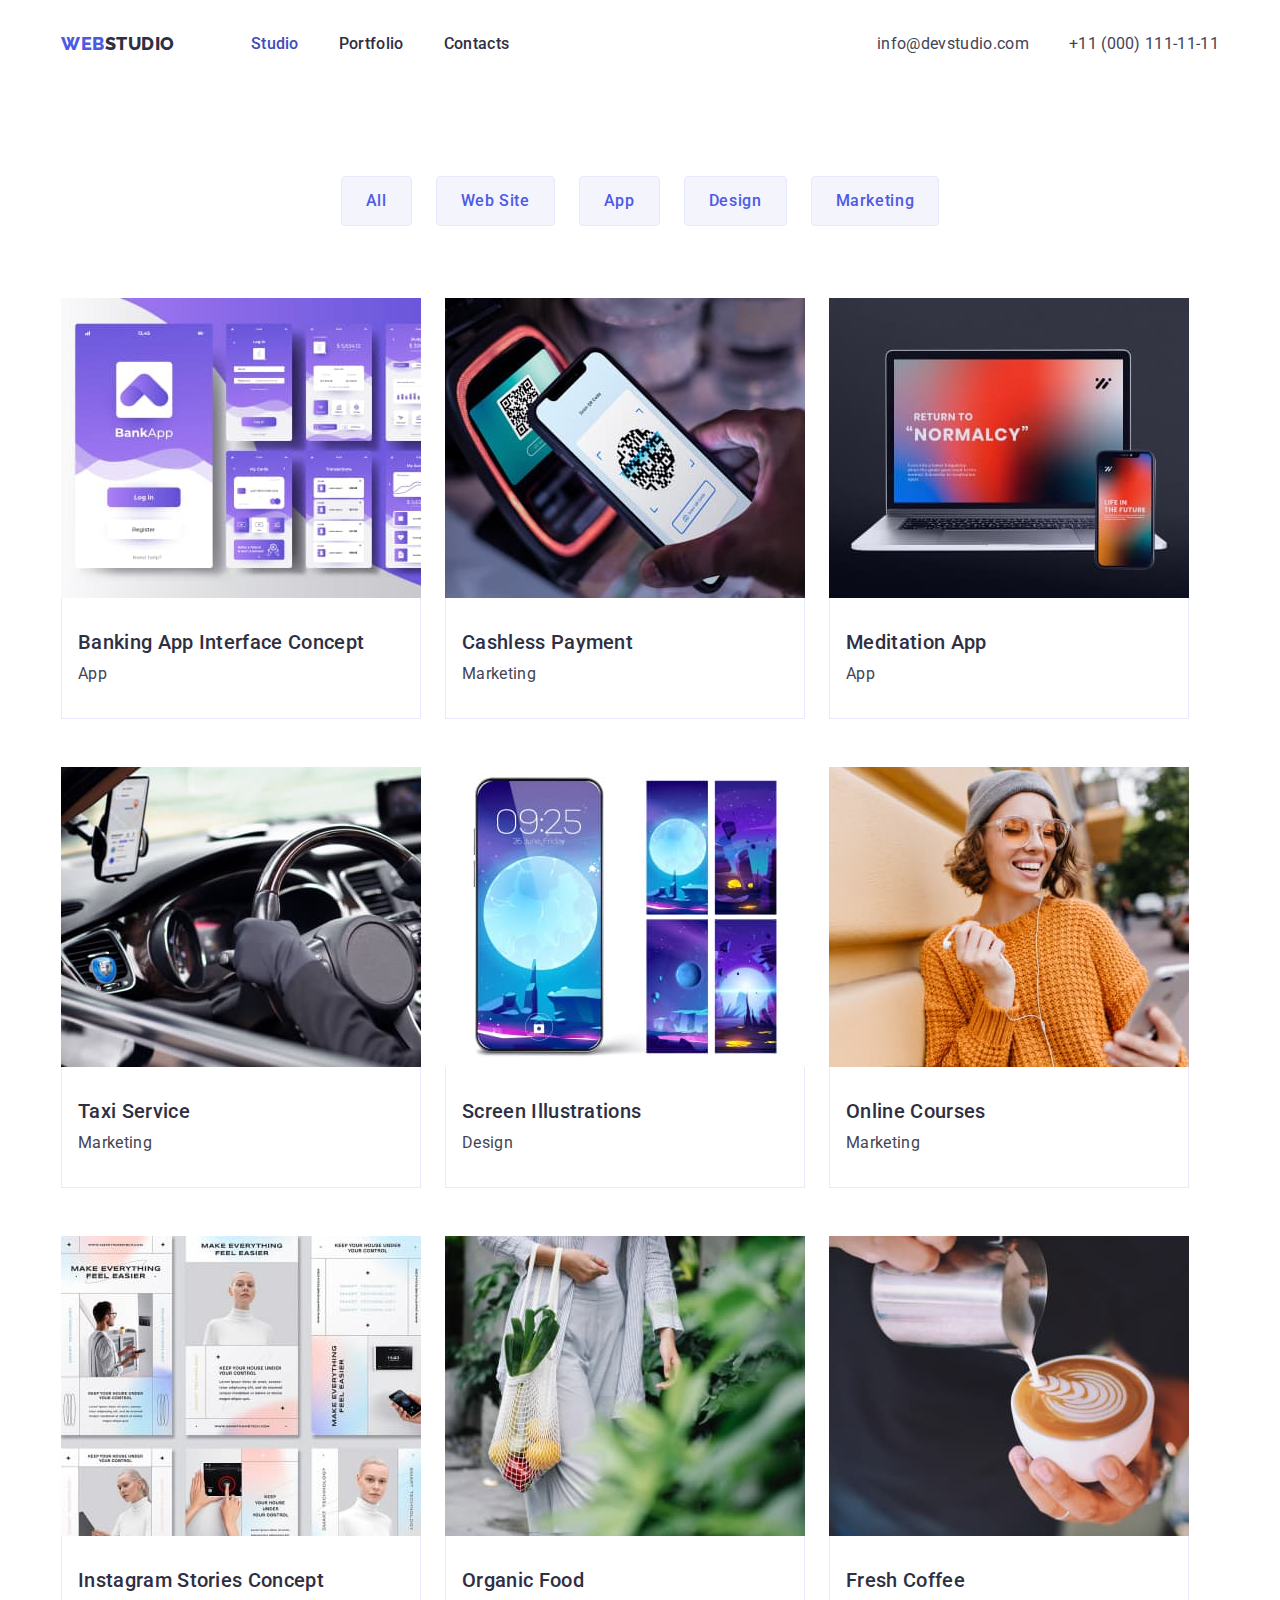
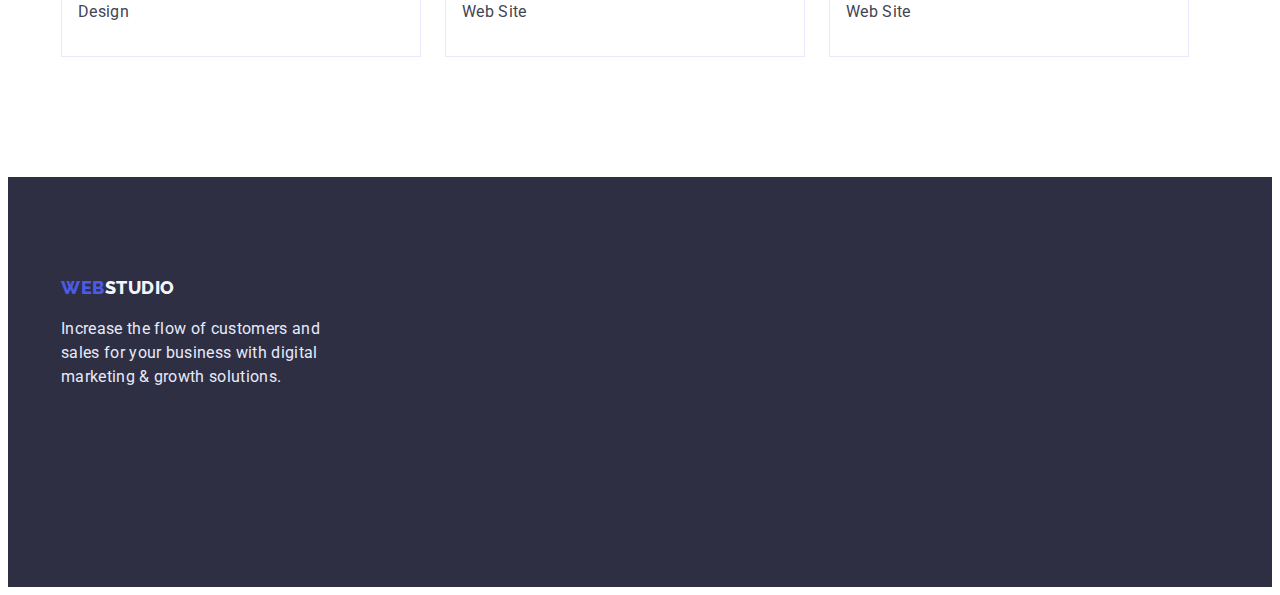
==== commit 737fe86a: "corrected index and portfolio" ====
--- a/portfolio.html
+++ b/portfolio.html
@@ -11,7 +11,13 @@
       href="https://fonts.googleapis.com/css2?family=Raleway:wght@800&family=Roboto:wght@400;500;700;900&display=swap"
       rel="stylesheet"
     />
-    <link rel="stylesheet" href="https://cdnjs.cloudflare.com/ajax/libs/modern-normalize/1.1.0/modern-normalize.min.css" integrity="sha512-wpPYUAdjBVSE4KJnH1VR1HeZfpl1ub8YT/NKx4PuQ5NmX2tKuGu6U/JRp5y+Y8XG2tV+wKQpNHVUX03MfMFn9Q==" crossorigin="anonymous" referrerpolicy="no-referrer" />
+    <link
+      rel="stylesheet"
+      href="https://cdnjs.cloudflare.com/ajax/libs/modern-normalize/1.1.0/modern-normalize.min.css"
+      integrity="sha512-wpPYUAdjBVSE4KJnH1VR1HeZfpl1ub8YT/NKx4PuQ5NmX2tKuGu6U/JRp5y+Y8XG2tV+wKQpNHVUX03MfMFn9Q=="
+      crossorigin="anonymous"
+      referrerpolicy="no-referrer"
+    />
     <link href="./css/styles.css" rel="stylesheet" />
   </head>
   <body>
@@ -52,131 +58,151 @@
     <main>
       <h1 class="visually-hidden"></h1>
       <!-- section filters -->
-      <section class="container">
-        <ul class="list button-list">
-          <li class="item">
-            <button class="button-filter pointer" type="button">All</button>
-          </li>
-          <li class="item">
-            <button class="button-filter pointer" type="button">
-              Web Site
-            </button>
-          </li>
-          <li class="item">
-            <button class="button-filter pointer" type="button">App</button>
-          </li>
-          <li class="item">
-            <button class="button-filter pointer" type="button">Design</button>
-          </li>
-          <li class="item">
-            <button class="button-filter pointer" type="button">
-              Marketing
-            </button>
-          </li>
-        </ul>
-
-        <ul class="list project-list">
-          <li class="card-item">
-            <a href=""
-              ><img
-                src="./images/bank-app.jpg"
-                alt="Banking App Interface Concept"
-                width="360"
-              />
-            </a>
-            <h2 class="project-title">Banking App Interface Concept</h2>
-              <p>App</p>
-            
-          </li>
-          <li class="card-item">
-            <a href=""
-              ><img
-                src="./images/cashless-payment.jpg"
-                alt="Cashless Payment"
-                width="360"
-              />
-            </a>
-            <h2 class="project-title">Cashless Payment</h2>
-            <p>Marketing</p>
-          </li>
-          <li class="card-item">
-            <a href=""
-              ><img
-                src="./images/meditation-app.jpg"
-                alt="Meditation App"
-                width="360"
-              />
-            </a>
-            <h2 class="project-title">Meditation App</h2>
-            <p>App</p>
-          </li>
-          <li class="card-item">
-            <a href=""
-              ><img
-                src="./images/taxi-service.jpg"
-                alt="Taxi Service"
-                width="360"
-              />
-            </a>
-            <h2 class="project-title">Taxi Service</h2>
-            <p>Marketing</p>
-          </li>
-          <li class="card-item">
-            <a href=""
-              ><img
-                src="./images/screen-illustration.jpg"
-                alt="Screen Illustrations"
-                width="360"
-              />
-            </a>
-            <h2 class="project-title">Screen Illustrations</h2>
-            <p>Design</p>
-          </li>
-          <li class="card-item">
-            <a href=""
-              ><img
-                src="./images/online-courses.jpg"
-                alt="Online Courses"
-                width="360"
-              />
-            </a>
-            <h2 class="project-title">Online Courses</h2>
-            <p>Marketing</p>
-          </li>
-          <li class="card-item">
-            <a href=""
-              ><img
-                src="./images/instagram-stories.jpg"
-                alt="Instagram Stories Concept"
-                width="360"
-              />
-            </a>
-            <h2 class="project-title">Instagram Stories Concept</h2>
-            <p>Design</p>
-          </li>
-          <li class="card-item">
-            <a href=""
-              ><img
-                src="./images/organic-food.jpg"
-                alt="Organic Food"
-                width="360"
-              />
-            </a>
-            <h2 class="project-title">Organic Food</h2>
-            <p>Web Site</p>
-          </li>
-          <li class="card-item">
-            <a href=""
-              ><img
-                src="./images/fresh-coffee.jpg"
-                alt="Fresh Coffee"
-                width="360"
-              />
-            </a>
-            <h2 class="project-title">Fresh Coffee</h2>
-            <p>Web Site</p>
-          </li>
-        </ul>
+      <section class="portfolio">
+        <div class="container">
+          <ul class="list button-list">
+            <li class="item">
+              <button class="button-filter pointer" type="button">All</button>
+            </li>
+            <li class="item">
+              <button class="button-filter pointer" type="button">
+                Web Site
+              </button>
+            </li>
+            <li class="item">
+              <button class="button-filter pointer" type="button">App</button>
+            </li>
+            <li class="item">
+              <button class="button-filter pointer" type="button">
+                Design
+              </button>
+            </li>
+            <li class="item">
+              <button class="button-filter pointer" type="button">
+                Marketing
+              </button>
+            </li>
+          </ul>
+          <ul class="list project-list">
+            <li class="card-item">
+              <a href=""
+                ><img
+                  src="./images/bank-app.jpg"
+                  alt="Banking App Interface Concept"
+                  width="360"
+                />
+              </a>
+              <div class="card-text">
+                <h2 class="project-title">Banking App Interface Concept</h2>
+                <p>App</p>
+              </div>
+            </li>
+            <li class="card-item">
+              <a href=""
+                ><img
+                  src="./images/cashless-payment.jpg"
+                  alt="Cashless Payment"
+                  width="360"
+                />
+              </a>
+              <div class="card-text">
+                <h2 class="project-title">Cashless Payment</h2>
+                <p>Marketing</p>
+              </div>
+            </li>
+            <li class="card-item">
+              <a href=""
+                ><img
+                  src="./images/meditation-app.jpg"
+                  alt="Meditation App"
+                  width="360"
+                />
+              </a>
+              <div class="card-text">
+                <h2 class="project-title">Meditation App</h2>
+                <p>App</p>
+              </div>
+            </li>
+            <li class="card-item">
+              <a href=""
+                ><img
+                  src="./images/taxi-service.jpg"
+                  alt="Taxi Service"
+                  width="360"
+                />
+              </a>
+              <div class="card-text">
+                <h2 class="project-title">Taxi Service</h2>
+                <p>Marketing</p>
+              </div>
+            </li>
+            <li class="card-item">
+              <a href=""
+                ><img
+                  src="./images/screen-illustration.jpg"
+                  alt="Screen Illustrations"
+                  width="360"
+                />
+              </a>
+              <div class="card-text">
+                <h2 class="project-title">Screen Illustrations</h2>
+                <p>Design</p>
+              </div>
+            </li>
+            <li class="card-item">
+              <a href=""
+                ><img
+                  src="./images/online-courses.jpg"
+                  alt="Online Courses"
+                  width="360"
+                />
+              </a>
+              <div class="card-text">
+                <h2 class="project-title">Online Courses</h2>
+                <p>Marketing</p>
+              </div>
+            </li>
+            <li class="card-item">
+              <a href=""
+                ><img
+                  src="./images/instagram-stories.jpg"
+                  alt="Instagram Stories Concept"
+                  width="360"
+                />
+              </a>
+              <div class="card-text">
+                <h2 class="project-title">Instagram Stories Concept</h2>
+                <p>Design</p>
+              </div>
+            </li>
+            <li class="card-item">
+              <a href=""
+                ><img
+                  src="./images/organic-food.jpg"
+                  alt="Organic Food"
+                  width="360"
+                />
+              </a>
+              <div class="card-text">
+                <h2 class="project-title">Organic Food</h2>
+                <p>Web Site</p>
+              </div>
+            </li>
+            <li class="card-item">
+              <a href=""
+                ><img
+                  src="./images/fresh-coffee.jpg"
+                  alt="Fresh Coffee"
+                  width="360"
+                />
+              </a>
+              <div class="card-text">
+                <h2 class="project-title">Fresh Coffee</h2>
+                <p>Web Site</p>
+              </div>
+            </li>
+          </ul>
+        </div>
       </section>
     </main>
     <footer class="footer">
@@ -187,11 +213,11 @@
             ><span class="logo-footer-end">Studio</span></a
           >
           <p class="footer-text">
-            Increase the flow of customers and sales for your business with digital
-            marketing & growth solutions.
+            Increase the flow of customers and sales for your business with
+            digital marketing & growth solutions.
           </p>
         </div>
       </div>
     </footer>
   </body>
-</html>+</html>
--- a/css/styles.css
+++ b/css/styles.css
@@ -12,7 +12,8 @@
 .link {
   text-decoration: none;
 }
-.item, .list {
+.item,
+.list {
   list-style: none;
   padding: 0px;
   margin: 0px;
@@ -29,7 +30,7 @@
   font-size: 16px;
   line-height: 1.5;
   letter-spacing: 0.02em;
- }
+}
 
 .logo {
   font-family: 'Raleway';
@@ -52,7 +53,7 @@
   display: flex;
   margin-left: 76px;
 }
-.main-nav  {
+.main-nav {
   display: flex;
   align-items: center;
 }
@@ -62,7 +63,7 @@
 }
 .addr-list {
   display: flex;
-  }
+}
 .addr-main {
   margin-left: auto;
 }
@@ -77,7 +78,7 @@
 
   font-weight: 500;
   color: var(--title-text-color);
-  }
+}
 .nav-link:hover,
 .nav-link:focus,
 .nav-link.current {
@@ -99,7 +100,6 @@
   text-align: center;
 }
 .hero-title {
-
   font-weight: 700;
   font-size: 56px;
   line-height: 1.07;
@@ -137,21 +137,21 @@
 .section {
   padding-top: 120px;
   padding-bottom: 120px;
- }
- .section.no-padding {
+}
+.section.no-padding {
   padding-top: 0px;
   padding-bottom: 0px;
- }
- .future-list{
-  display: flex;
- }
+}
+.future-list {
+  display: flex;
+}
 .future-list .item:last-child {
   margin-right: 0;
 }
- .future-list .item {
+.future-list .item {
   width: 264px;
   margin-right: 24px;
- }
+}
 .future-list .title,
 .teammate-title {
   font-weight: 500;
@@ -190,8 +190,9 @@
 .team-list .item {
   margin-right: 24px;
   background-color: var(--primary-white-color);
-  box-shadow: 0px 1px 6px rgba(46, 47, 66, 0.08), 0px 1px 1px rgba(46, 47, 66, 0.16), 0px 2px 1px rgba(46, 47, 66, 0.08);
-border-radius: 0px 0px 4px 4px;
+  box-shadow: 0px 1px 6px rgba(46, 47, 66, 0.08),
+    0px 1px 1px rgba(46, 47, 66, 0.16), 0px 2px 1px rgba(46, 47, 66, 0.08);
+  border-radius: 0px 0px 4px 4px;
 }
 .team-list .item:last-child {
   margin-right: 0;
@@ -201,7 +202,7 @@
   margin-top: 32px;
   margin-bottom: 8px;
 }
-.teammate-title+p {
+.teammate-title + p {
   text-align: center;
   margin-bottom: 32px;
 }
@@ -221,7 +222,7 @@
   height: 110px;
   padding-top: 100px;
   padding-bottom: 200px;
-    }
+}
 /* portfolio.html */
 .button-filter {
   padding: 12px 24px;
@@ -234,19 +235,18 @@
   font-weight: 500;
   letter-spacing: 0.04em;
   color: var(--logo-and-button-color);
-  border: 1px solid #E7E9FC;
+  border: 1px solid #e7e9fc;
   border-radius: 4px;
 }
 .button-filter:hover,
 .button-filter:focus {
   background: var(--accent-color);
   color: var(--primary-white-color);
- }
+}
 .button-list {
   display: flex;
   justify-content: center;
-  margin-top: 96px;
-  padding-bottom: 72px;
+  margin-bottom: 72px;
 }
 .button-list .item {
   margin-right: 24px;
@@ -260,31 +260,33 @@
   flex-wrap: wrap;
 }
 .card-item {
-
   margin-right: 24px;
   margin-bottom: 48px;
-background-color: rgb(128, 255, 0);
+}
+.card-text {
+  border-bottom: 1px solid var(--footer-text-color);
+  border-right: 1px solid var(--footer-text-color);
+  border-left: 1px solid var(--footer-text-color);
+  padding: 32px 16px;
 }
 .card-item:nth-child(3n) {
   margin-right: 0;
 }
-.card-item:nth-last-child(-n +3 ) {
+.card-item:nth-last-child(-n + 3) {
   margin-bottom: 0;
-} 
-
+}
+.portfolio {
+  padding-top: 96px;
+  padding-bottom: 120px;
+}
 .project-title {
   font-weight: 500;
   font-size: 20px;
   line-height: 1.2;
   color: var(--dark-bg-color);
-  margin-top: 32px;
-  padding-bottom: 8px;
-  padding-left: 16px;
-}
-.project-title+p{
-  padding-left: 16px;
-  padding-bottom: 32px;
-}
+  margin-bottom: 8px;
+}
+
 .visually-hidden {
   position: absolute;
   white-space: nowrap;
@@ -300,8 +302,7 @@
 /* container */
 .container {
   width: 1158px;
-  outline: 2px solid orange;
-  padding: 0 15px; 
+  padding: 0 15px;
   margin: 0 auto;
 }
 /* resets */
@@ -310,6 +311,12 @@
   padding: 0;
 }
 
-h1,h2,h3,h4,h5,h6,p {
+h1,
+h2,
+h3,
+h4,
+h5,
+h6,
+p {
   margin: 0;
-}+}
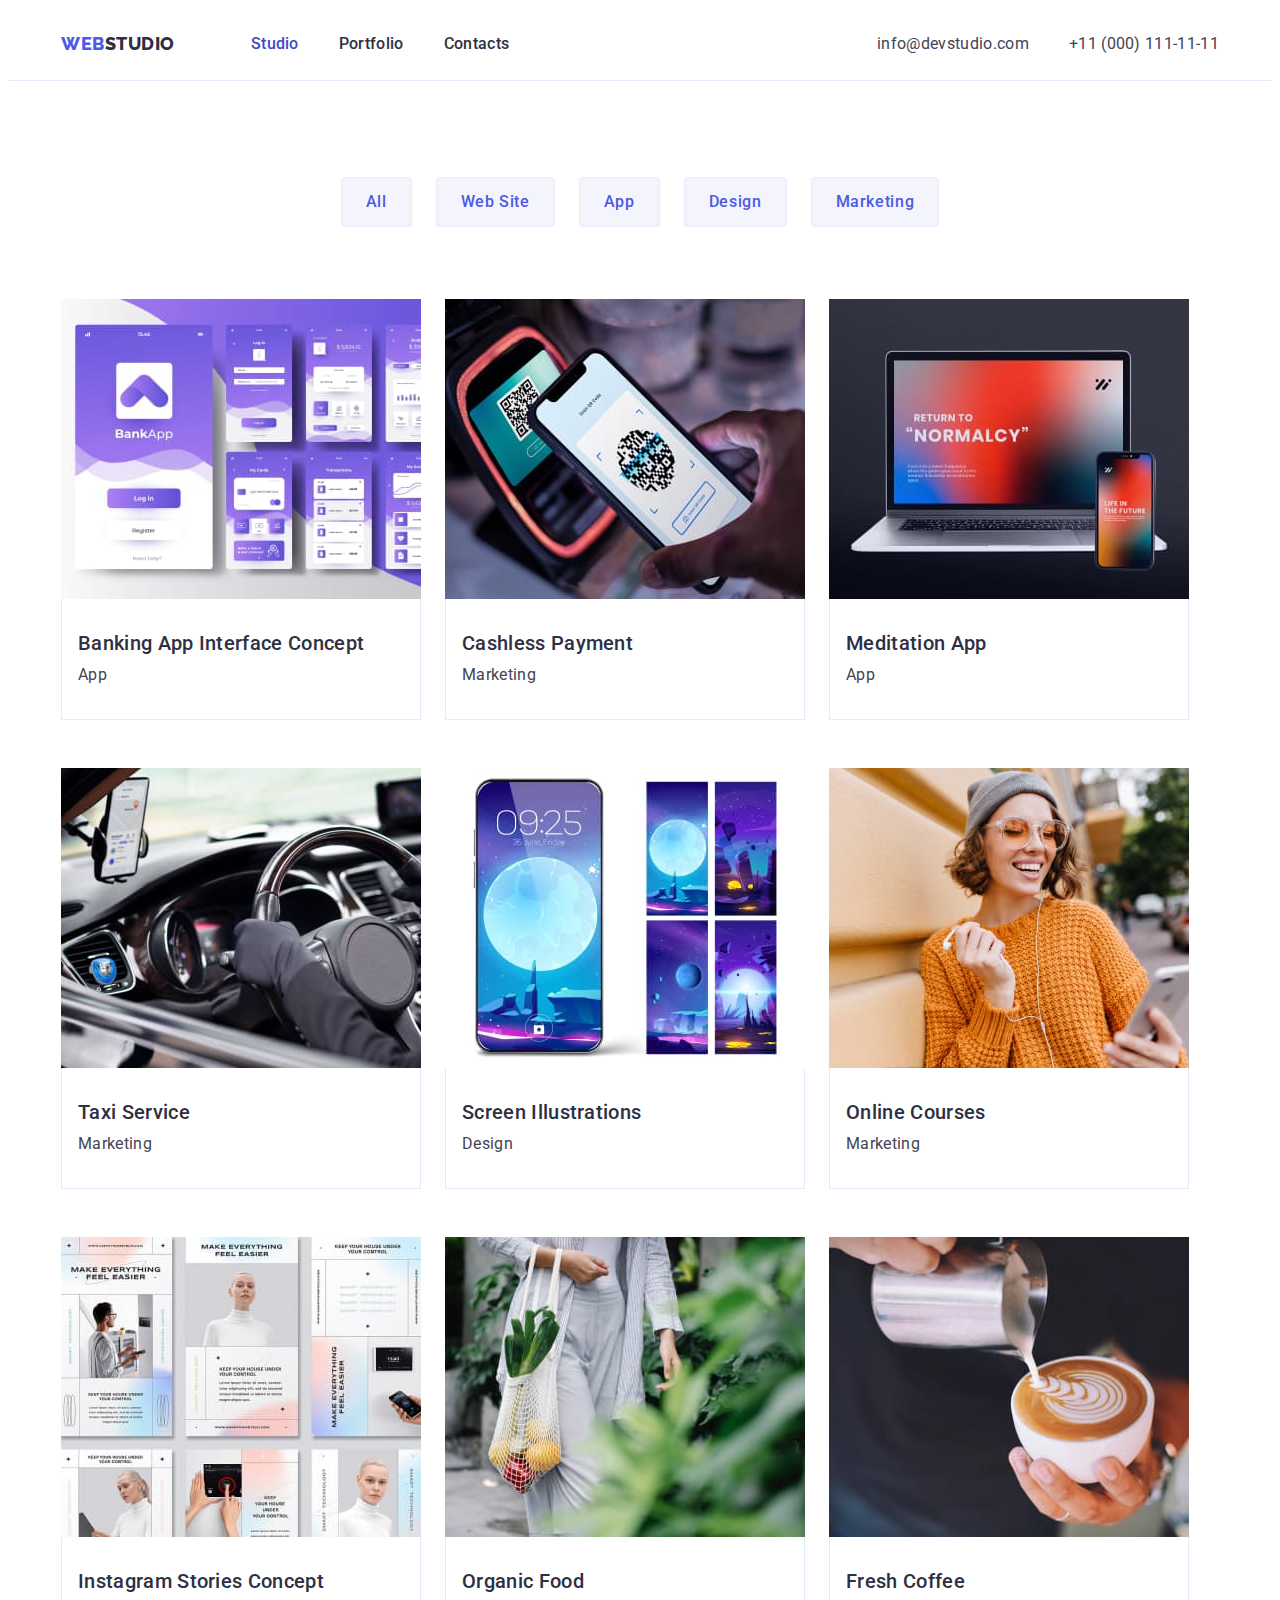
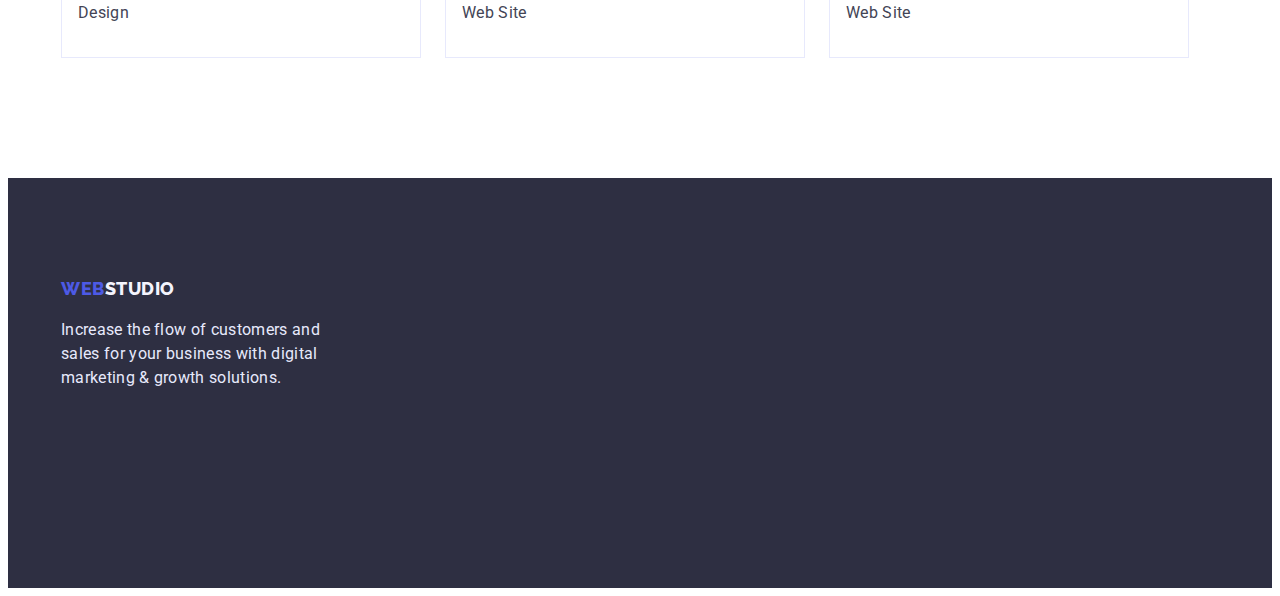
==== commit 9dc59219: "line under header" ====
--- a/portfolio.html
+++ b/portfolio.html
@@ -21,7 +21,7 @@
     <link href="./css/styles.css" rel="stylesheet" />
   </head>
   <body>
-    <header>
+    <header class="header-items">
       <div class="container header-container">
         <nav class="main-nav">
           <a class="logo link" href="./index.html"
--- a/css/styles.css
+++ b/css/styles.css
@@ -49,6 +49,9 @@
   align-items: center;
   justify-content: flex-around;
 }
+.header-items {
+  border-bottom: 1px solid var(--footer-text-color);
+}
 .site-nav {
   display: flex;
   margin-left: 76px;
@@ -88,6 +91,8 @@
 .addr-link {
   font-style: normal;
   color: var(--primary-text-color);
+  padding-top: 24px;
+  padding-bottom: 24px;
 }
 .addr-link:hover,
 .addr-link:focus {
@@ -107,7 +112,6 @@
   text-align: center;
   color: var(--primary-white-color);
   padding-top: 188px;
-  padding-bottom: 48px;
   margin: 0 auto;
 }
 .button-order {
@@ -123,6 +127,7 @@
   padding: 16px 32px;
   box-shadow: 0px 4px 4px rgba(0, 0, 0, 0.15);
   border-radius: 4px;
+  margin-top: 48px;
   margin-bottom: 188px;
 }
 .button-order:hover,
